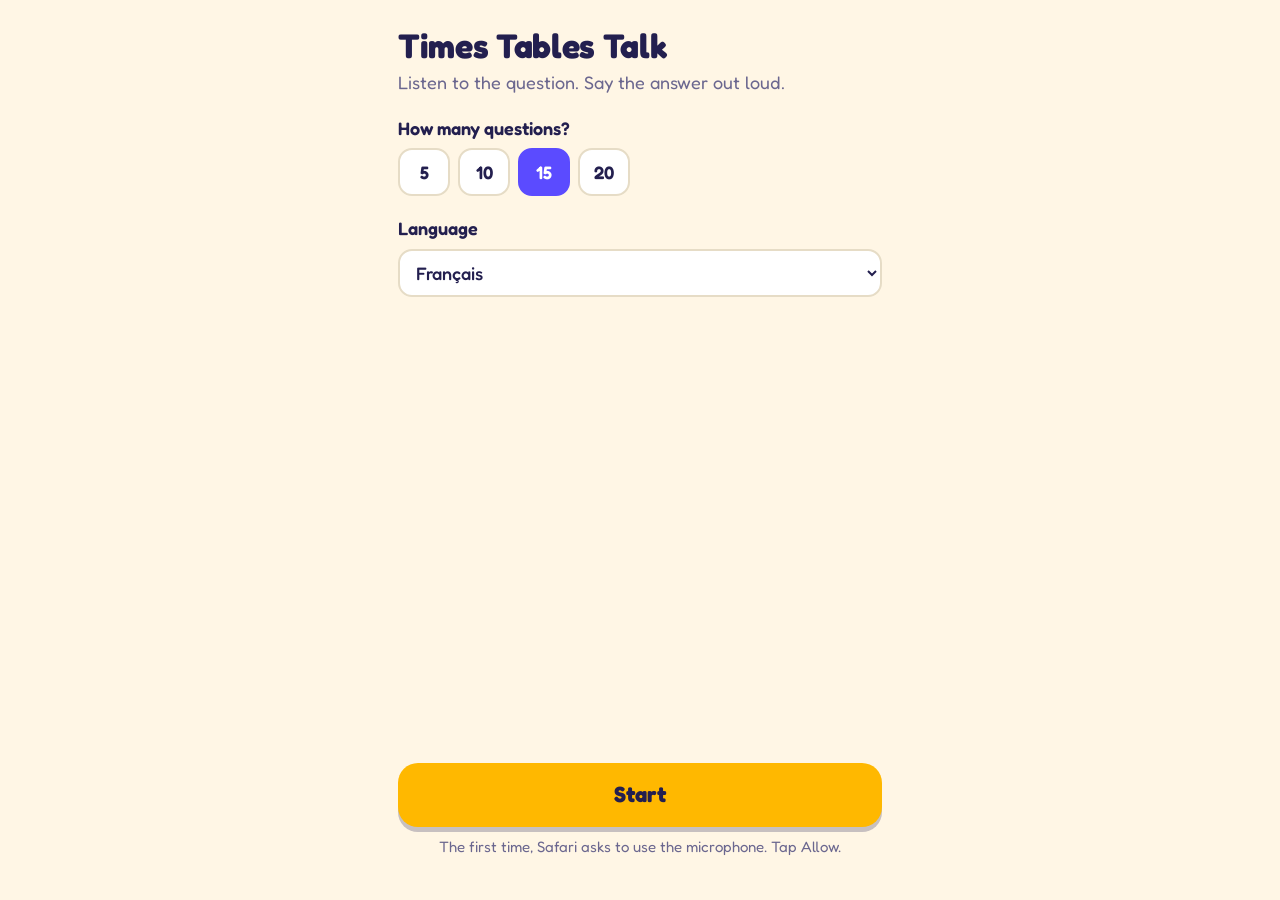
==== index.html @ b73ff9d2 "Add files via upload" ====
<!DOCTYPE html>
<html lang="en">
<head>
<meta charset="utf-8">
<meta name="viewport" content="width=device-width, initial-scale=1, viewport-fit=cover">
<meta name="apple-mobile-web-app-capable" content="yes">
<meta name="apple-mobile-web-app-title" content="Times Tables">
<title>Times Tables Talk</title>
<link rel="preconnect" href="https://fonts.googleapis.com">
<link rel="preconnect" href="https://fonts.gstatic.com" crossorigin>
<link href="https://fonts.googleapis.com/css2?family=Fredoka:wght@400;500;600;700&display=swap" rel="stylesheet">
<style>
:root {
  --bg: #fff6e5;
  --panel: #ffffff;
  --ink: #231f4f;
  --muted: #6b678f;
  --line: #e6dcc6;
  --sun: #ffb800;
  --sun-ink: #231f4f;
  --good: #14a86b;
  --bad: #e5484d;
  --dot: #ff7a59;
  --dot-off: #f0e4cc;
  --accent: #5b4bff;
  --accent-ink: #ffffff;
  box-sizing: border-box;
  padding-top: env(safe-area-inset-top, 0px);
  padding-bottom: env(safe-area-inset-bottom, 0px);
}
@media (prefers-color-scheme: dark) {
  :root:not([data-theme="light"]) {
    --bg: #1a1745; --panel: #26225f; --ink: #fff6e5; --muted: #a9a5d6; --line: #3a3580;
    --sun: #ffc933; --good: #3ddc97; --bad: #ff6b6b; --dot: #ffc933; --dot-off: #343071;
    --accent: #8f84ff; --accent-ink: #1a1745;
  }
}
:root[data-theme="dark"] {
  --bg: #1a1745; --panel: #26225f; --ink: #fff6e5; --muted: #a9a5d6; --line: #3a3580;
  --sun: #ffc933; --good: #3ddc97; --bad: #ff6b6b; --dot: #ffc933; --dot-off: #343071;
  --accent: #8f84ff; --accent-ink: #1a1745;
}
* { box-sizing: border-box; -webkit-tap-highlight-color: transparent; }
html, body { height: 100%; margin: 0; }
html { scroll-padding-top: env(safe-area-inset-top, 0px); }
body {
  background: var(--bg); color: var(--ink);
  font-family: "Fredoka", ui-rounded, "SF Pro Rounded", system-ui, -apple-system, sans-serif;
  font-size: 18px; line-height: 1.35;
  overflow-x: hidden;
}
main { max-width: 520px; margin: 0 auto; padding: 20px 18px 28px; min-height: 100%; display: flex; flex-direction: column; }
h1 { font-size: 34px; line-height: 1.05; margin: 8px 0 6px; font-weight: 700; letter-spacing: -0.01em; }
p.sub { margin: 0 0 22px; color: var(--muted); }
.screen { display: none; flex: 1; flex-direction: column; }
.screen.on { display: flex; }

fieldset { border: 0; padding: 0; margin: 0 0 20px; }
legend { font-weight: 600; margin-bottom: 8px; padding: 0; }
.chips { display: flex; flex-wrap: wrap; gap: 8px; }
.chip {
  font: inherit; font-weight: 600; color: var(--ink); background: var(--panel);
  border: 2px solid var(--line); border-radius: 14px; min-width: 52px; min-height: 48px; padding: 6px 14px;
  cursor: pointer;
}
.chip[aria-pressed="true"] { background: var(--accent); color: var(--accent-ink); border-color: var(--accent); }
select {
  font: inherit; font-weight: 500; color: var(--ink); background: var(--panel);
  border: 2px solid var(--line); border-radius: 14px; min-height: 48px; padding: 6px 12px; width: 100%;
}
.btn {
  font: inherit; font-weight: 700; font-size: 22px; border: 0; border-radius: 20px;
  background: var(--sun); color: var(--sun-ink); min-height: 64px; padding: 12px 22px; width: 100%;
  box-shadow: 0 5px 0 rgba(35,31,79,.25); cursor: pointer;
}
.btn:active { transform: translateY(3px); box-shadow: 0 2px 0 rgba(35,31,79,.25); }
.btn.ghost {
  background: transparent; color: var(--ink); box-shadow: none; border: 2px solid var(--line);
  font-size: 17px; min-height: 48px; font-weight: 600; width: auto;
}
:focus-visible { outline: 3px solid var(--accent); outline-offset: 2px; }

/* quiz */
.top { display: flex; align-items: center; gap: 12px; margin-bottom: 14px; }
.bar { flex: 1; height: 14px; background: var(--dot-off); border-radius: 99px; overflow: hidden; }
.bar > i { display: block; height: 100%; width: 0; background: var(--good); border-radius: 99px; transition: width .4s; }
.count { font-weight: 600; color: var(--muted); min-width: 56px; text-align: right; }

.card {
  background: var(--panel); border: 2px solid var(--line); border-radius: 28px;
  padding: 18px 16px 16px; text-align: center; margin-bottom: 16px;
}
.q { font-size: clamp(64px, 22vw, 96px); font-weight: 700; line-height: 1; letter-spacing: -0.02em; margin: 4px 0 10px; }
.q span.x { color: var(--dot); padding: 0 .12em; }
.grid { display: grid; gap: 4px; justify-content: center; margin: 0 auto; }
.grid i { width: clamp(10px, 3.4vw, 15px); aspect-ratio: 1; border-radius: 50%; background: var(--dot); }
.card.bad { animation: shake .35s; }
.card.good { border-color: var(--good); }
@keyframes shake { 20%{transform:translateX(-8px)} 40%{transform:translateX(8px)} 60%{transform:translateX(-5px)} 80%{transform:translateX(5px)} }
@media (prefers-reduced-motion: reduce) { .card.bad { animation: none; } .bar > i { transition: none; } .mic.listen::after { animation: none; } }

.micwrap { display: flex; flex-direction: column; align-items: center; gap: 8px; margin: 4px 0 14px; }
.mic {
  position: relative; width: 84px; height: 84px; border-radius: 50%;
  background: var(--accent); color: var(--accent-ink); display: grid; place-items: center; border: 0; cursor: pointer;
}
.mic svg { width: 38px; height: 38px; }
.mic.listen { background: var(--good); color: #fff; }
.mic.listen::after {
  content: ""; position: absolute; inset: -10px; border-radius: 50%; border: 4px solid var(--good); opacity: .6;
  animation: pulse 1.2s ease-out infinite;
}
@keyframes pulse { from { transform: scale(.85); opacity: .8; } to { transform: scale(1.25); opacity: 0; } }
.status { font-weight: 600; min-height: 1.4em; text-align: center; }
.heard { color: var(--muted); min-height: 1.4em; text-align: center; }

.row { display: flex; gap: 10px; align-items: center; }
.row input {
  flex: 1; min-width: 0; font: inherit; font-size: 22px; font-weight: 600; text-align: center; color: var(--ink);
  background: var(--panel); border: 2px solid var(--line); border-radius: 14px; min-height: 52px; padding: 4px 10px;
}
.row .btn { width: auto; min-height: 52px; font-size: 18px; padding: 8px 20px; box-shadow: none; }
.tools { display: flex; justify-content: space-between; gap: 10px; margin-top: 12px; }
.note { color: var(--muted); font-size: 15px; margin-top: 10px; text-align: center; }
.warn { background: var(--panel); border: 2px solid var(--bad); border-radius: 14px; padding: 10px 12px; margin-bottom: 14px; display: none; font-size: 16px; }

/* result */
.big { font-size: 88px; font-weight: 700; line-height: 1; margin: 10px 0 4px; text-align: center; }
.stars { text-align: center; font-size: 40px; letter-spacing: 6px; margin-bottom: 8px; }
.rtext { text-align: center; color: var(--muted); margin: 0 0 24px; }
.miss { background: var(--panel); border: 2px solid var(--line); border-radius: 18px; padding: 12px 16px; margin-bottom: 22px; }
.miss b { display: block; margin-bottom: 4px; }
.miss span { display: inline-block; margin: 2px 10px 2px 0; font-weight: 600; }
</style>
</head>
<body>
<main>

  <!-- Setup -->
  <section id="s-setup" class="screen on" aria-label="Setup">
    <h1>Times Tables Talk</h1>
    <p class="sub">Listen to the question. Say the answer out loud.</p>

    <fieldset>
      <legend>How many questions?</legend>
      <div class="chips" id="countChips"></div>
    </fieldset>
    <fieldset>
      <legend><label for="lang">Language</label></legend>
      <select id="lang">
        <option value="en-US">English</option>
        <option value="fr-FR">Français</option>
        <option value="vi-VN">Tiếng Việt</option>
      </select>
    </fieldset>

    <div style="flex:1"></div>
    <div class="warn" id="supportWarn"></div>
    <button class="btn" id="startBtn">Start</button>
    <p class="note">The first time, Safari asks to use the microphone. Tap Allow.</p>
  </section>

  <!-- Quiz -->
  <section id="s-quiz" class="screen" aria-label="Quiz">
    <div class="top">
      <button class="btn ghost" id="quitBtn" aria-label="Stop the quiz">Stop</button>
      <div class="bar" role="progressbar" aria-label="Progress"><i id="barFill"></i></div>
      <div class="count" id="count">1/10</div>
    </div>

    <div class="warn" id="micWarn"></div>

    <div class="card" id="card">
      <div class="q" id="q" aria-live="polite">7<span class="x">×</span>8</div>
      <div class="grid" id="dots" aria-hidden="true"></div>
    </div>

    <div class="micwrap">
      <button class="mic" id="mic" aria-label="Tap to answer by voice">
        <svg viewBox="0 0 24 24" fill="none" stroke="currentColor" stroke-width="2" stroke-linecap="round" stroke-linejoin="round" aria-hidden="true"><rect x="9" y="3" width="6" height="12" rx="3"/><path d="M5 11a7 7 0 0 0 14 0M12 18v3"/></svg>
      </button>
      <div class="status" id="status" aria-live="polite">&nbsp;</div>
      <div class="heard" id="heard">&nbsp;</div>
    </div>

    <form class="row" id="typeForm" onsubmit="return false">
      <input id="typed" type="text" inputmode="numeric" pattern="[0-9]*" autocomplete="off" placeholder="Or type the answer" aria-label="Type the answer">
      <button class="btn" id="typeGo" type="button">Answer</button>
    </form>

    <div class="tools">
      <button class="btn ghost" id="repeatBtn">Hear again</button>
      <button class="btn ghost" id="skipBtn">Skip</button>
    </div>
  </section>

  <!-- Result -->
  <section id="s-result" class="screen" aria-label="Result">
    <h1 style="text-align:center">All done!</h1>
    <div class="big" id="score">8/10</div>
    <div class="stars" id="stars" aria-hidden="true"></div>
    <p class="rtext" id="rtext"></p>
    <div class="miss" id="miss" style="display:none"></div>
    <div style="flex:1"></div>
    <button class="btn" id="againBtn">Play again</button>
    <div class="tools" style="justify-content:center"><button class="btn ghost" id="homeBtn">Change settings</button></div>
  </section>

</main>

<script>
(function () {
  "use strict";

  /* ---------- Language packs ---------- */
  var T = {
    "en-US": {
      ask: function (a, b) { return "What is " + a + " times " + b + "?"; },
      again: ["Try again.", "Have another go."],
      reveal: function (a, b, r) { return a + " times " + b + " is " + r + "."; },
      noHear: "I did not hear you. Say the answer.",
      done: function (s, n) { return "You got " + s + " out of " + n + "."; },
      listening: "Listening…", speaking: "Listen…", tryAgain: "Try again!", right: "Yes!",
      startAns: "Say your answer"
    },
    "fr-FR": {
      ask: function (a, b) { return "Combien font " + a + " fois " + b + " ?"; },
      again: ["Essaie encore.", "Réessaie."],
      reveal: function (a, b, r) { return a + " fois " + b + " font " + r + "."; },
      noHear: "Je n'ai pas entendu. Dis la réponse.",
      done: function (s, n) { return "Tu as eu " + s + " sur " + n + "."; },
      listening: "J'écoute…", speaking: "Écoute…", tryAgain: "Réessaie !", right: "Oui !",
      startAns: "Dis ta réponse"
    },
    "vi-VN": {
      ask: function (a, b) { return a + " nhân " + b + " bằng mấy?"; },
      again: ["Thử lại nhé.", "Cố lên, thử lại nào."],
      reveal: function (a, b, r) { return a + " nhân " + b + " bằng " + r + "."; },
      noHear: "Mình chưa nghe thấy. Hãy nói đáp án.",
      done: function (s, n) { return "Con đúng " + s + " trên " + n + " câu."; },
      listening: "Đang nghe…", speaking: "Nghe nhé…", tryAgain: "Thử lại!", right: "Đúng rồi!",
      startAns: "Nói đáp án"
    }
  };

  /* ---------- Spoken number parsing (digits first, then words) ---------- */
  var EN = { zero:0, oh:0, one:1, won:1, two:2, to:2, too:2, three:3, four:4, for:4, fore:4, five:5, six:6, seven:7, eight:8, ate:8, nine:9,
    ten:10, eleven:11, twelve:12, thirteen:13, fourteen:14, fifteen:15, sixteen:16, seventeen:17, eighteen:18, nineteen:19,
    twenty:20, thirty:30, forty:40, fourty:40, fifty:50, sixty:60, seventy:70, eighty:80, ninety:90 };
  var FR = { zero:0, un:1, une:1, deux:2, trois:3, quatre:4, cinq:5, six:6, sept:7, huit:8, neuf:9, dix:10, onze:11, douze:12, treize:13,
    quatorze:14, quinze:15, seize:16, vingt:20, vingts:20, trente:30, quarante:40, cinquante:50, soixante:60 };
  var VI = { "không":0, "một":1, "mốt":1, hai:2, ba:3, "bốn":4, "tư":4, "năm":5, "lăm":5, "sáu":6, "bảy":7, "bẩy":7, "tám":8, "chín":9 };

  function wordsToNumber(text, lang) {
    var t = text.toLowerCase().replace(/[.,!?]/g, " ").replace(/-/g, " ").replace(/\s+/g, " ").trim();
    if (!t) return null;
    var tok = t.split(" "), i, n = 0, hit = false;
    if (lang === "en-US") {
      for (i = 0; i < tok.length; i++) if (EN.hasOwnProperty(tok[i])) { n += EN[tok[i]]; hit = true; }
      return hit ? n : null;
    }
    if (lang === "fr-FR") {
      for (i = 0; i < tok.length; i++) {
        var w = tok[i];
        if (w === "et" || w === "cent") continue;
        if (w === "quatre" && (tok[i + 1] === "vingt" || tok[i + 1] === "vingts")) { n += 80; i++; hit = true; continue; }
        if (FR.hasOwnProperty(w)) { n += FR[w]; hit = true; }
      }
      return hit ? n : null;
    }
    if (lang === "vi-VN") {
      var idx = tok.indexOf("mươi");
      if (idx > 0 && VI.hasOwnProperty(tok[idx - 1])) {
        n = VI[tok[idx - 1]] * 10;
        if (idx + 1 < tok.length && VI.hasOwnProperty(tok[idx + 1])) n += VI[tok[idx + 1]];
        return n;
      }
      idx = tok.indexOf("mười");
      if (idx >= 0) {
        n = 10;
        if (idx + 1 < tok.length && VI.hasOwnProperty(tok[idx + 1])) n += VI[tok[idx + 1]];
        return n;
      }
      for (i = 0; i < tok.length; i++) if (VI.hasOwnProperty(tok[i])) return VI[tok[i]];
      return null;
    }
    return null;
  }
  function parseSpoken(text, lang) {
    var m = String(text).replace(/\s+/g, "").match(/\d+/);
    if (m) return parseInt(m[0], 10);
    return wordsToNumber(text, lang);
  }

  /* ---------- Helpers ---------- */
  function $(id) { return document.getElementById(id); }
  function sleep(ms) { return new Promise(function (r) { setTimeout(r, ms); }); }
  function store(k, v) { try { localStorage.setItem("ttt2_" + k, v); } catch (e) {} }
  function load(k, d) { try { var v = localStorage.getItem("ttt2_" + k); return v === null ? d : v; } catch (e) { return d; } }

  var SR = window.SpeechRecognition || window.webkitSpeechRecognition;
  var hasTTS = "speechSynthesis" in window;

  /* ---------- Audio (feedback sounds) ---------- */
  var actx = null;
  function unlockAudio() {
    try {
      if (!actx) actx = new (window.AudioContext || window.webkitAudioContext)();
      if (actx.state === "suspended") actx.resume();
    } catch (e) {}
  }
  function tone(freq, start, dur, type, vol) {
    if (!actx) return;
    var o = actx.createOscillator(), g = actx.createGain(), t0 = actx.currentTime + start;
    o.type = type || "sine"; o.frequency.setValueAtTime(freq, t0);
    g.gain.setValueAtTime(0.0001, t0);
    g.gain.exponentialRampToValueAtTime(vol || 0.35, t0 + 0.02);
    g.gain.exponentialRampToValueAtTime(0.0001, t0 + dur);
    o.connect(g); g.connect(actx.destination); o.start(t0); o.stop(t0 + dur + 0.05);
  }
  function playCorrect() { tone(523.25, 0, .16, "triangle"); tone(659.25, .12, .16, "triangle"); tone(783.99, .24, .16, "triangle"); tone(1046.5, .36, .35, "triangle"); }
  function playWrong() { tone(220, 0, .22, "sawtooth", .18); tone(165, .18, .32, "sawtooth", .18); }
  function playFinish() { [523.25, 659.25, 783.99, 1046.5, 783.99, 1046.5].forEach(function (f, i) { tone(f, i * .13, .2, "triangle"); }); }

  /* ---------- Speech output ---------- */
  var voices = [];
  function refreshVoices() { if (hasTTS) voices = speechSynthesis.getVoices() || []; }
  if (hasTTS) { refreshVoices(); speechSynthesis.onvoiceschanged = refreshVoices; }

  function speak(text, lang) {
    return new Promise(function (resolve) {
      if (!hasTTS) { resolve(); return; }
      var done = false;
      function fin() { if (!done) { done = true; clearTimeout(guard); resolve(); } }
      var u = new SpeechSynthesisUtterance(text);
      u.lang = lang; u.rate = 0.92; u.pitch = 1.05;
      var base = lang.split("-")[0], v = null, i;
      for (i = 0; i < voices.length; i++) if (voices[i].lang === lang) { v = voices[i]; break; }
      if (!v) for (i = 0; i < voices.length; i++) if (voices[i].lang.indexOf(base) === 0) { v = voices[i]; break; }
      if (v) u.voice = v;
      u.onend = fin; u.onerror = fin;
      var guard = setTimeout(fin, 7000);
      speechSynthesis.cancel();
      speechSynthesis.speak(u);
    });
  }

  /* ---------- State ---------- */
  var S = { count: 15, tables: [2,3,4,5,6,7,8,9], lang: "fr-FR" };
  var run = 0;            // increments to cancel in-flight work
  var quiz = null;        // { qs, i, score, misses, attempts, awaiting }
  var rec = null;

  /* ---------- Setup screen ---------- */
  function buildSetup() {
    var cc = $("countChips");
    [5, 10, 15, 20].forEach(function (n) {
      var b = document.createElement("button");
      b.className = "chip"; b.type = "button"; b.textContent = n;
      b.setAttribute("aria-pressed", String(n === S.count));
      b.onclick = function () {
        S.count = n; store("count", n);
        Array.prototype.forEach.call(cc.children, function (c) { c.setAttribute("aria-pressed", String(c === b)); });
      };
      cc.appendChild(b);
    });
    $("lang").value = S.lang;
    $("lang").onchange = function () { S.lang = this.value; store("lang", S.lang); document.documentElement.lang = S.lang.split("-")[0]; };

    var msgs = [];
    if (!SR) msgs.push("Voice answers need Safari on iPhone (iOS 14.5 or newer). You can still type answers.");
    if (!hasTTS) msgs.push("Spoken questions are not supported here.");
    if (msgs.length) { $("supportWarn").style.display = "block"; $("supportWarn").textContent = msgs.join(" "); }
  }

  function loadSettings() {
    var c = parseInt(load("count", "15"), 10); if ([5,10,15,20].indexOf(c) >= 0) S.count = c;
    var l = load("lang", "fr-FR"); if (T[l]) S.lang = l;
  }

  function show(id) {
    ["s-setup", "s-quiz", "s-result"].forEach(function (s) { $(s).classList.toggle("on", s === id); });
    window.scrollTo(0, 0);
  }

  /* ---------- Question generation ---------- */
  function makeQuestions(n, tables) {
    var pool = [], a, b;
    tables.forEach(function (a) { for (b = 2; b <= 9; b++) pool.push([a, b]); });
    // shuffle
    for (var i = pool.length - 1; i > 0; i--) { var j = Math.floor(Math.random() * (i + 1)); var tmp = pool[i]; pool[i] = pool[j]; pool[j] = tmp; }
    var out = [];
    while (out.length < n) {
      var chunk = pool.slice();
      for (var k = chunk.length - 1; k > 0; k--) { var m = Math.floor(Math.random() * (k + 1)); var t2 = chunk[k]; chunk[k] = chunk[m]; chunk[m] = t2; }
      out = out.concat(chunk);
    }
    return out.slice(0, n);
  }

  /* ---------- Quiz flow ---------- */
  function setStatus(s, h) { $("status").textContent = s || "\u00a0"; $("heard").textContent = h || "\u00a0"; }
  function micState(on) { $("mic").classList.toggle("listen", !!on); }
  function warnMic(msg) { var w = $("micWarn"); w.style.display = msg ? "block" : "none"; w.textContent = msg || ""; }

  function stopRec() {
    micState(false);
    if (rec) { try { rec.onresult = rec.onerror = rec.onend = null; rec.abort(); } catch (e) {} rec = null; }
  }

  function startQuiz() {
    unlockAudio();
    if (hasTTS) { try { speechSynthesis.cancel(); var w = new SpeechSynthesisUtterance(" "); w.volume = 0; speechSynthesis.speak(w); } catch (e) {} }
    run++;
    quiz = { qs: makeQuestions(S.count, S.tables), i: 0, score: 0, misses: [], attempts: 0, listenTries: 0 };
    warnMic("");
    show("s-quiz");
    askCurrent();
  }

  function renderQuestion() {
    var q = quiz.qs[quiz.i], a = q[0], b = q[1];
    $("q").innerHTML = a + '<span class="x">×</span>' + b;
    $("count").textContent = (quiz.i + 1) + "/" + quiz.qs.length;
    $("barFill").style.width = (quiz.i / quiz.qs.length * 100) + "%";
    var g = $("dots"); g.innerHTML = "";
    g.style.gridTemplateColumns = "repeat(" + b + ", auto)";
    for (var k = 0; k < a * b; k++) g.appendChild(document.createElement("i"));
    $("card").className = "card";
    $("typed").value = "";
  }

  async function askCurrent() {
    var my = run;
    stopRec();
    renderQuestion();
    quiz.attempts = 0; quiz.listenTries = 0;
    var q = quiz.qs[quiz.i], P = T[S.lang];
    setStatus(P.speaking, "");
    await speak(P.ask(q[0], q[1]), S.lang);
    if (my !== run) return;
    listen();
  }

  async function repeatQuestion() {
    var my = run; if (!quiz) return;
    stopRec();
    var q = quiz.qs[quiz.i], P = T[S.lang];
    setStatus(P.speaking, "");
    await speak(P.ask(q[0], q[1]), S.lang);
    if (my !== run) return;
    listen();
  }

  function listen() {
    var my = run, P = T[S.lang];
    if (!SR) { setStatus("", ""); $("typed").focus(); return; }
    stopRec();
    var r = new SR(), got = false;
    rec = r;
    r.lang = S.lang; r.interimResults = false; r.maxAlternatives = 5; r.continuous = false;
    r.onstart = function () { if (my === run) { micState(true); setStatus(P.listening, ""); } };
    r.onresult = function (e) {
      if (my !== run) return;
      got = true;
      var alts = [], res = e.results[e.results.length - 1];
      for (var i = 0; i < res.length; i++) alts.push(res[i].transcript);
      micState(false);
      handleHeard(alts);
    };
    r.onerror = function (e) {
      if (my !== run) return;
      micState(false);
      if (e.error === "not-allowed" || e.error === "service-not-allowed") {
        got = true;
        var framed = false;
        try { framed = window.top !== window.self; } catch (x) { framed = true; }
        var why = framed
          ? "This page is embedded in another page, and Safari blocks the microphone there. Open the page on its own address (see the notes) or host the file yourself."
          : e.error === "service-not-allowed"
            ? "Speech recognition is off on this iPhone. Turn on Settings > General > Keyboard > Enable Dictation, and Settings > Apple Intelligence & Siri."
            : "The microphone is blocked. In Safari, tap aA in the address bar, open Website Settings, and allow Microphone.";
        warnMic(why + " (code: " + e.error + ") You can type answers meanwhile.");
        setStatus("", "");
      }
    };
    r.onend = function () {
      if (my !== run || got) return;
      micState(false);
      quiz.listenTries++;
      if (quiz.listenTries >= 3) {
        setStatus("Tap the mic to answer", "");
        return;
      }
      (async function () {
        setStatus("", "");
        await speak(P.noHear, S.lang);
        if (my === run) listen();
      })();
    };
    try { r.start(); } catch (err) { setStatus("Tap the mic to answer", ""); }
  }

  function handleHeard(alts) {
    var q = quiz.qs[quiz.i], correct = q[0] * q[1];
    var nums = alts.map(function (a) { return parseSpoken(a, S.lang); });
    var shown = alts[0];
    var ok = nums.indexOf(correct) >= 0;
    var given = ok ? correct : nums.find(function (n) { return n !== null; });
    $("heard").textContent = "“" + shown + "”";
    judge(ok, given === undefined ? null : given);
  }

  async function judge(ok, given) {
    var my = run, P = T[S.lang], q = quiz.qs[quiz.i], correct = q[0] * q[1];
    stopRec();
    if (ok) {
      unlockAudio();
      $("card").className = "card good";
      setStatus(P.right, $("heard").textContent === "\u00a0" ? "" : $("heard").textContent);
      playCorrect();
      if (quiz.attempts === 0) quiz.score++; else quiz.misses.push(q);
      $("barFill").style.width = ((quiz.i + 1) / quiz.qs.length * 100) + "%";
      await sleep(1100);
      if (my !== run) return;
      nextQuestion();
      return;
    }
    quiz.attempts++;
    playWrong();
    var card = $("card"); card.className = "card"; void card.offsetWidth; card.className = "card bad";
    if (quiz.attempts >= 2) {
      quiz.misses.push(q);
      setStatus(correct + "", $("heard").textContent);
      await sleep(500);
      if (my !== run) return;
      await speak(P.reveal(q[0], q[1], correct), S.lang);
      if (my !== run) return;
      nextQuestion();
    } else {
      setStatus(P.tryAgain, $("heard").textContent);
      await sleep(500);
      if (my !== run) return;
      await speak(P.again[Math.floor(Math.random() * P.again.length)], S.lang);
      if (my !== run) return;
      quiz.listenTries = 0;
      listen();
    }
  }

  function nextQuestion() {
    quiz.i++;
    if (quiz.i >= quiz.qs.length) finish(); else askCurrent();
  }

  async function finish() {
    var my = run, P = T[S.lang], n = quiz.qs.length, s = quiz.score;
    stopRec();
    $("barFill").style.width = "100%";
    $("score").textContent = s + "/" + n;
    var ratio = s / n, stars = ratio >= .9 ? 3 : ratio >= .6 ? 2 : ratio > 0 ? 1 : 0;
    $("stars").textContent = "★".repeat(stars) + "☆".repeat(3 - stars);
    $("stars").style.color = "var(--sun)";
    $("rtext").textContent = "Right on the first try: " + s + " of " + n + ".";
    var m = $("miss");
    if (quiz.misses.length) {
      var seen = {}, html = "<b>Practice these</b>";
      quiz.misses.forEach(function (q) {
        var key = q[0] + "x" + q[1];
        if (!seen[key]) { seen[key] = 1; html += "<span>" + q[0] + " × " + q[1] + " = " + (q[0] * q[1]) + "</span>"; }
      });
      m.innerHTML = html; m.style.display = "block";
    } else m.style.display = "none";
    show("s-result");
    playFinish();
    await sleep(900);
    if (my !== run) return;
    await speak(P.done(s, n), S.lang);
  }

  function quit() {
    run++; stopRec();
    if (hasTTS) speechSynthesis.cancel();
    show("s-setup");
  }

  /* ---------- Wire up ---------- */
  loadSettings();
  buildSetup();
  document.documentElement.lang = S.lang.split("-")[0];

  $("startBtn").onclick = startQuiz;
  $("againBtn").onclick = startQuiz;
  $("homeBtn").onclick = quit;
  $("quitBtn").onclick = quit;
  $("repeatBtn").onclick = function () { unlockAudio(); repeatQuestion(); };
  $("skipBtn").onclick = function () {
    if (!quiz) return;
    run++; stopRec(); if (hasTTS) speechSynthesis.cancel();
    quiz.misses.push(quiz.qs[quiz.i]);
    nextQuestion();
  };
  $("mic").onclick = function () {
    if (!quiz) return;
    unlockAudio();
    if (hasTTS) speechSynthesis.cancel();
    quiz.listenTries = 0;
    listen();
  };
  function submitTyped() {
    if (!quiz) return;
    var v = parseInt($("typed").value, 10);
    if (isNaN(v)) return;
    unlockAudio();
    if (hasTTS) speechSynthesis.cancel();
    var correct = quiz.qs[quiz.i][0] * quiz.qs[quiz.i][1];
    $("heard").textContent = "“" + v + "”";
    judge(v === correct, v);
  }
  $("typeGo").onclick = submitTyped;
  $("typed").addEventListener("keydown", function (e) { if (e.key === "Enter") { e.preventDefault(); submitTyped(); } });
})();
</script>
</body>
</html>
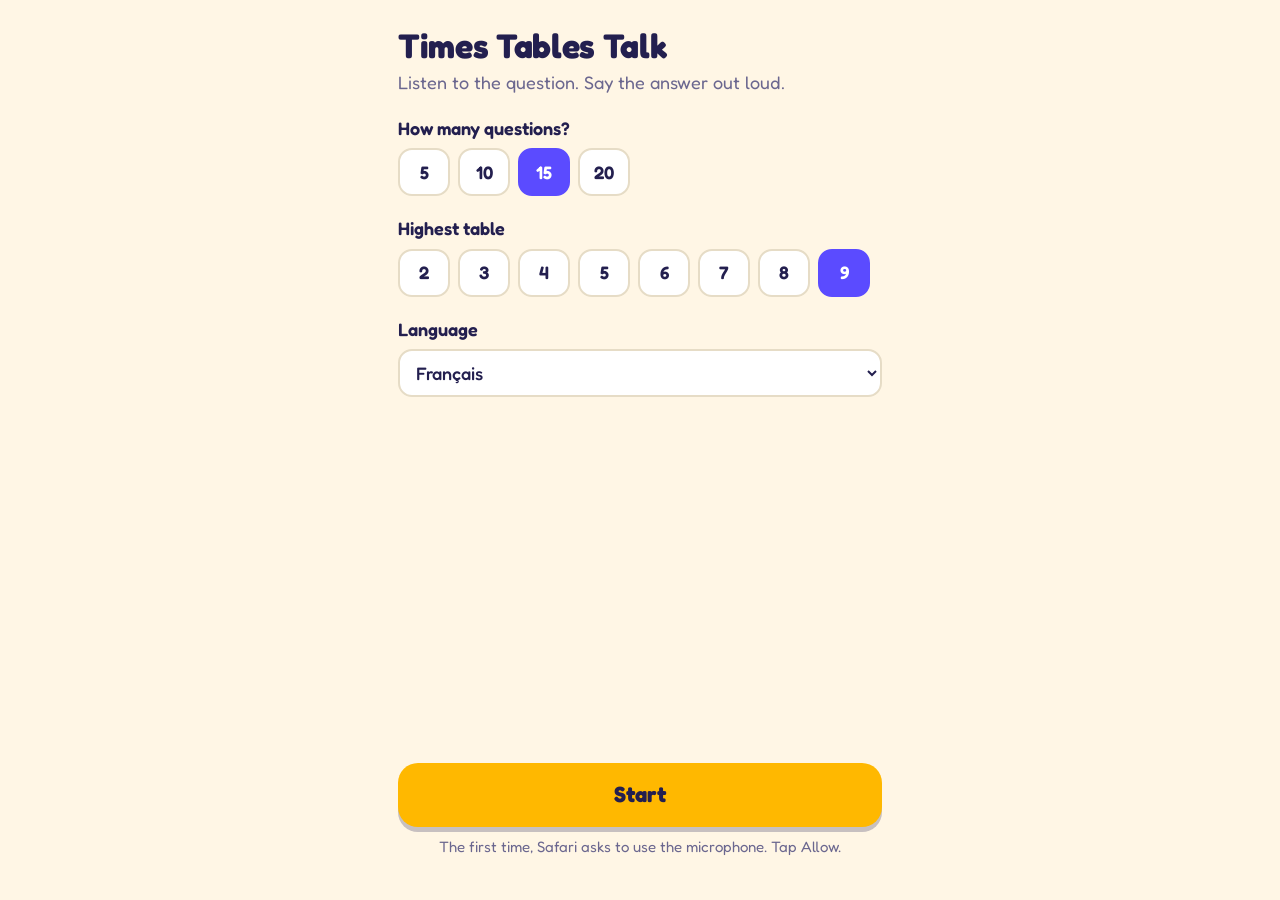
==== commit f4f905fc: "Add files via upload" ====
--- a/index.html
+++ b/index.html
@@ -144,6 +144,10 @@
     <fieldset>
       <legend>How many questions?</legend>
       <div class="chips" id="countChips"></div>
+    </fieldset>
+    <fieldset>
+      <legend>Highest table</legend>
+      <div class="chips" id="maxChips"></div>
     </fieldset>
     <fieldset>
       <legend><label for="lang">Language</label></legend>
@@ -346,14 +350,14 @@
   }
 
   /* ---------- State ---------- */
-  var S = { count: 15, tables: [2,3,4,5,6,7,8,9], lang: "fr-FR" };
+  var S = { count: 15, max: 9, tables: [2,3,4,5,6,7,8,9], lang: "fr-FR" };
   var run = 0;            // increments to cancel in-flight work
   var quiz = null;        // { qs, i, score, misses, attempts, awaiting }
   var rec = null;
 
   /* ---------- Setup screen ---------- */
   function buildSetup() {
-    var cc = $("countChips");
+    var cc = $("countChips"), mc = $("maxChips");
     [5, 10, 15, 20].forEach(function (n) {
       var b = document.createElement("button");
       b.className = "chip"; b.type = "button"; b.textContent = n;
@@ -364,6 +368,16 @@
       };
       cc.appendChild(b);
     });
+    for (var t = 2; t <= 9; t++) (function (t) {
+      var b = document.createElement("button");
+      b.className = "chip"; b.type = "button"; b.textContent = t;
+      b.setAttribute("aria-pressed", String(t === S.max));
+      b.onclick = function () {
+        S.max = t; store("max", t);
+        Array.prototype.forEach.call(mc.children, function (c) { c.setAttribute("aria-pressed", String(c === b)); });
+      };
+      mc.appendChild(b);
+    })(t);
     $("lang").value = S.lang;
     $("lang").onchange = function () { S.lang = this.value; store("lang", S.lang); document.documentElement.lang = S.lang.split("-")[0]; };
 
@@ -376,6 +390,7 @@
   function loadSettings() {
     var c = parseInt(load("count", "15"), 10); if ([5,10,15,20].indexOf(c) >= 0) S.count = c;
     var l = load("lang", "fr-FR"); if (T[l]) S.lang = l;
+    var mx = parseInt(load("max", "9"), 10); if (mx >= 2 && mx <= 9) S.max = mx;
   }
 
   function show(id) {
@@ -395,7 +410,7 @@
       for (var k = chunk.length - 1; k > 0; k--) { var m = Math.floor(Math.random() * (k + 1)); var t2 = chunk[k]; chunk[k] = chunk[m]; chunk[m] = t2; }
       out = out.concat(chunk);
     }
-    return out.slice(0, n);
+    return out.slice(0, n).map(function (p) { return Math.random() < 0.5 ? [p[1], p[0]] : p; });
   }
 
   /* ---------- Quiz flow ---------- */
@@ -412,7 +427,8 @@
     unlockAudio();
     if (hasTTS) { try { speechSynthesis.cancel(); var w = new SpeechSynthesisUtterance(" "); w.volume = 0; speechSynthesis.speak(w); } catch (e) {} }
     run++;
-    quiz = { qs: makeQuestions(S.count, S.tables), i: 0, score: 0, misses: [], attempts: 0, listenTries: 0 };
+    var tbls = []; for (var t = 2; t <= S.max; t++) tbls.push(t);
+    quiz = { qs: makeQuestions(S.count, tbls), i: 0, score: 0, misses: [], attempts: 0, listenTries: 0 };
     warnMic("");
     show("s-quiz");
     askCurrent();
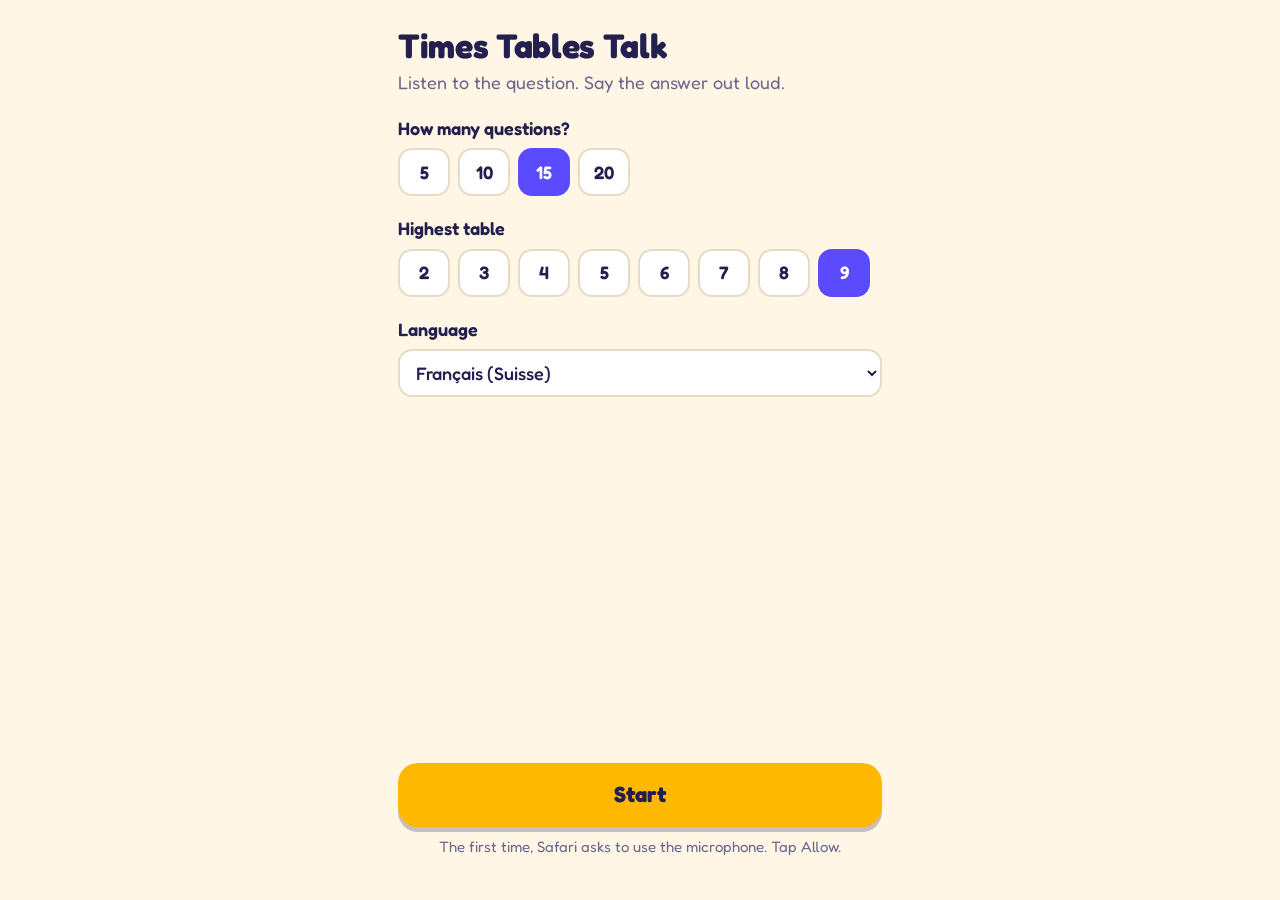
==== commit 0871f472: "add fr-ch" ====
--- a/index.html
+++ b/index.html
@@ -153,7 +153,8 @@
       <legend><label for="lang">Language</label></legend>
       <select id="lang">
         <option value="en-US">English</option>
-        <option value="fr-FR">Français</option>
+        <option value="fr-CH">Français (Suisse)</option>
+        <option value="fr-FR">Français (France)</option>
         <option value="vi-VN">Tiếng Việt</option>
       </select>
     </fieldset>
@@ -247,12 +248,14 @@
     }
   };
 
+  T["fr-CH"] = T["fr-FR"];
+
   /* ---------- Spoken number parsing (digits first, then words) ---------- */
   var EN = { zero:0, oh:0, one:1, won:1, two:2, to:2, too:2, three:3, four:4, for:4, fore:4, five:5, six:6, seven:7, eight:8, ate:8, nine:9,
     ten:10, eleven:11, twelve:12, thirteen:13, fourteen:14, fifteen:15, sixteen:16, seventeen:17, eighteen:18, nineteen:19,
     twenty:20, thirty:30, forty:40, fourty:40, fifty:50, sixty:60, seventy:70, eighty:80, ninety:90 };
   var FR = { zero:0, un:1, une:1, deux:2, trois:3, quatre:4, cinq:5, six:6, sept:7, huit:8, neuf:9, dix:10, onze:11, douze:12, treize:13,
-    quatorze:14, quinze:15, seize:16, vingt:20, vingts:20, trente:30, quarante:40, cinquante:50, soixante:60 };
+    quatorze:14, quinze:15, seize:16, vingt:20, vingts:20, trente:30, quarante:40, cinquante:50, soixante:60, septante:70, huitante:80, octante:80, nonante:90 };
   var VI = { "không":0, "một":1, "mốt":1, hai:2, ba:3, "bốn":4, "tư":4, "năm":5, "lăm":5, "sáu":6, "bảy":7, "bẩy":7, "tám":8, "chín":9 };
 
   function wordsToNumber(text, lang) {
@@ -263,7 +266,7 @@
       for (i = 0; i < tok.length; i++) if (EN.hasOwnProperty(tok[i])) { n += EN[tok[i]]; hit = true; }
       return hit ? n : null;
     }
-    if (lang === "fr-FR") {
+    if (lang.indexOf("fr") === 0) {
       for (i = 0; i < tok.length; i++) {
         var w = tok[i];
         if (w === "et" || w === "cent") continue;
@@ -350,7 +353,7 @@
   }
 
   /* ---------- State ---------- */
-  var S = { count: 15, max: 9, tables: [2,3,4,5,6,7,8,9], lang: "fr-FR" };
+  var S = { count: 15, max: 9, tables: [2,3,4,5,6,7,8,9], lang: "fr-CH" };
   var run = 0;            // increments to cancel in-flight work
   var quiz = null;        // { qs, i, score, misses, attempts, awaiting }
   var rec = null;
@@ -389,7 +392,7 @@
 
   function loadSettings() {
     var c = parseInt(load("count", "15"), 10); if ([5,10,15,20].indexOf(c) >= 0) S.count = c;
-    var l = load("lang", "fr-FR"); if (T[l]) S.lang = l;
+    var l = load("lang", "fr-CH"); if (T[l]) S.lang = l;
     var mx = parseInt(load("max", "9"), 10); if (mx >= 2 && mx <= 9) S.max = mx;
   }
 
@@ -497,6 +500,10 @@
             ? "Speech recognition is off on this iPhone. Turn on Settings > General > Keyboard > Enable Dictation, and Settings > Apple Intelligence & Siri."
             : "The microphone is blocked. In Safari, tap aA in the address bar, open Website Settings, and allow Microphone.";
         warnMic(why + " (code: " + e.error + ") You can type answers meanwhile.");
+        setStatus("", "");
+      } else if (e.error !== "no-speech" && e.error !== "aborted") {
+        got = true;
+        warnMic("Speech recognition problem (code: " + e.error + "). Language: " + S.lang + ". You can type answers meanwhile.");
         setStatus("", "");
       }
     };
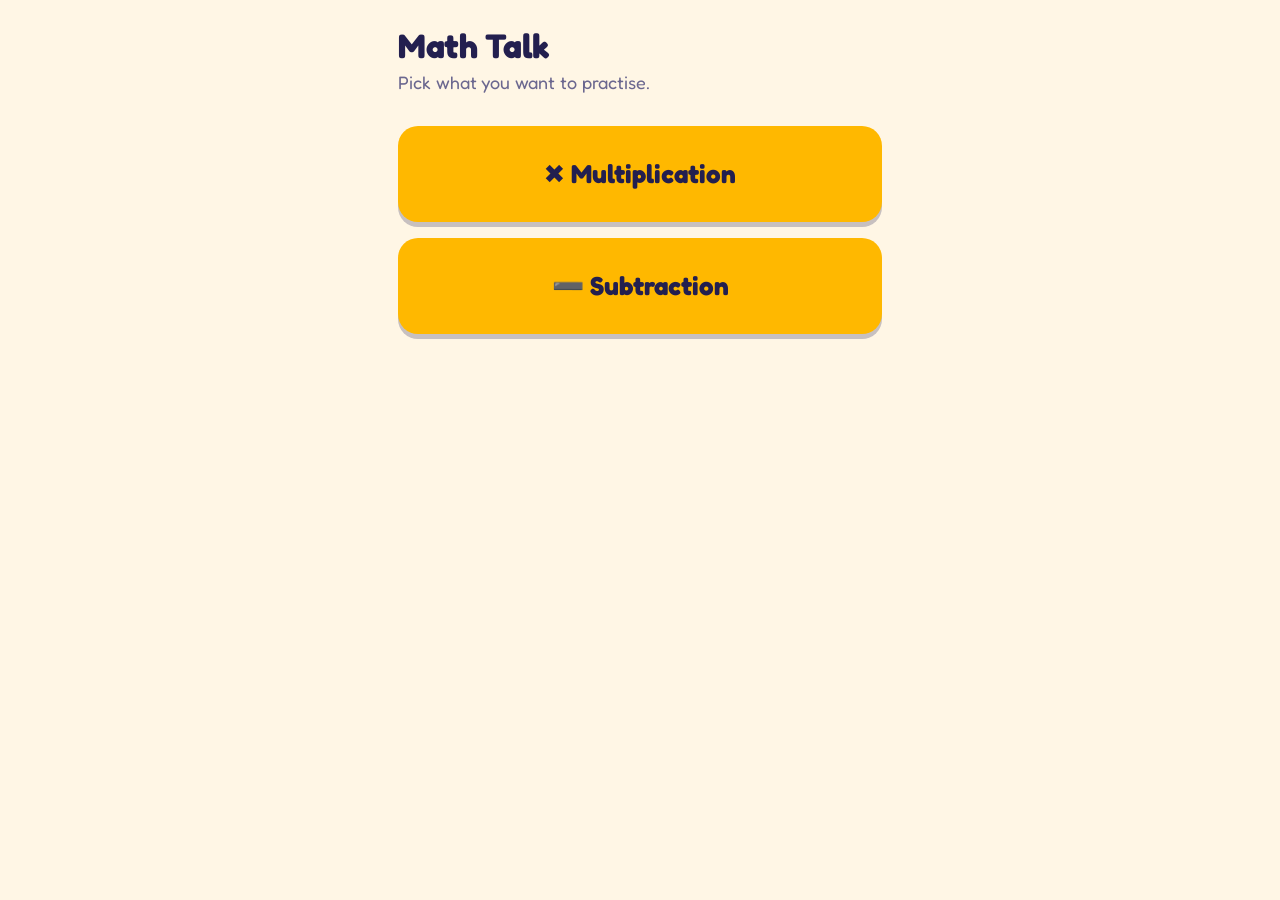
==== commit bc37b913: "add substraction" ====
--- a/index.html
+++ b/index.html
@@ -4,8 +4,8 @@
 <meta charset="utf-8">
 <meta name="viewport" content="width=device-width, initial-scale=1, viewport-fit=cover">
 <meta name="apple-mobile-web-app-capable" content="yes">
-<meta name="apple-mobile-web-app-title" content="Times Tables">
-<title>Times Tables Talk</title>
+<meta name="apple-mobile-web-app-title" content="Math Talk">
+<title>Math Talk</title>
 <link rel="preconnect" href="https://fonts.googleapis.com">
 <link rel="preconnect" href="https://fonts.gstatic.com" crossorigin>
 <link href="https://fonts.googleapis.com/css2?family=Fredoka:wght@400;500;600;700&display=swap" rel="stylesheet">
@@ -54,6 +54,9 @@
 p.sub { margin: 0 0 22px; color: var(--muted); }
 .screen { display: none; flex: 1; flex-direction: column; }
 .screen.on { display: flex; }
+.menu { display: flex; flex-direction: column; gap: 16px; margin-top: 10px; }
+.menu .btn { min-height: 96px; font-size: 26px; }
+.q.long { font-size: clamp(44px, 15vw, 72px); }
 
 fieldset { border: 0; padding: 0; margin: 0 0 20px; }
 legend { font-weight: 600; margin-bottom: 8px; padding: 0; }
@@ -136,18 +139,33 @@
 <body>
 <main>
 
+  <!-- Home -->
+  <section id="s-home" class="screen on" aria-label="Home">
+    <h1>Math Talk</h1>
+    <p class="sub">Pick what you want to practise.</p>
+    <div class="menu">
+      <button class="btn" id="goMul" type="button">✖️ Multiplication</button>
+      <button class="btn" id="goSub" type="button">➖ Subtraction</button>
+    </div>
+  </section>
+
   <!-- Setup -->
-  <section id="s-setup" class="screen on" aria-label="Setup">
-    <h1>Times Tables Talk</h1>
-    <p class="sub">Listen to the question. Say the answer out loud.</p>
+  <section id="s-setup" class="screen" aria-label="Setup">
+    <div class="tools" style="margin:0 0 6px"><button class="btn ghost" id="backHome" type="button">‹ Home</button></div>
+    <h1 id="setupTitle">Times Tables Talk</h1>
+    <p class="sub" id="setupSub">Listen to the question. Say the answer out loud.</p>
 
     <fieldset>
       <legend>How many questions?</legend>
       <div class="chips" id="countChips"></div>
     </fieldset>
-    <fieldset>
+    <fieldset id="mulOpts">
       <legend>Highest table</legend>
       <div class="chips" id="maxChips"></div>
+    </fieldset>
+    <fieldset id="subOpts" style="display:none">
+      <legend>Biggest number (digits)</legend>
+      <div class="chips" id="digitChips"></div>
     </fieldset>
     <fieldset>
       <legend><label for="lang">Language</label></legend>
@@ -208,7 +226,7 @@
     <div class="miss" id="miss" style="display:none"></div>
     <div style="flex:1"></div>
     <button class="btn" id="againBtn">Play again</button>
-    <div class="tools" style="justify-content:center"><button class="btn ghost" id="homeBtn">Change settings</button></div>
+    <div class="tools" style="justify-content:center"><button class="btn ghost" id="homeBtn">Change settings</button><button class="btn ghost" id="menuBtn">Home</button></div>
   </section>
 
 </main>
@@ -223,6 +241,8 @@
       ask: function (a, b) { return "What is " + a + " times " + b + "?"; },
       again: ["Try again.", "Have another go."],
       reveal: function (a, b, r) { return a + " times " + b + " is " + r + "."; },
+      askSub: function (a, b) { return "What is " + a + " minus " + b + "?"; },
+      revealSub: function (a, b, r) { return a + " minus " + b + " is " + r + "."; },
       noHear: "I did not hear you. Say the answer.",
       done: function (s, n) { return "You got " + s + " out of " + n + "."; },
       listening: "Listening…", speaking: "Listen…", tryAgain: "Try again!", right: "Yes!",
@@ -232,6 +252,8 @@
       ask: function (a, b) { return "Combien font " + a + " fois " + b + " ?"; },
       again: ["Essaie encore.", "Réessaie."],
       reveal: function (a, b, r) { return a + " fois " + b + " font " + r + "."; },
+      askSub: function (a, b) { return "Combien font " + a + " moins " + b + " ?"; },
+      revealSub: function (a, b, r) { return a + " moins " + b + " font " + r + "."; },
       noHear: "Je n'ai pas entendu. Dis la réponse.",
       done: function (s, n) { return "Tu as eu " + s + " sur " + n + "."; },
       listening: "J'écoute…", speaking: "Écoute…", tryAgain: "Réessaie !", right: "Oui !",
@@ -241,6 +263,8 @@
       ask: function (a, b) { return a + " nhân " + b + " bằng mấy?"; },
       again: ["Thử lại nhé.", "Cố lên, thử lại nào."],
       reveal: function (a, b, r) { return a + " nhân " + b + " bằng " + r + "."; },
+      askSub: function (a, b) { return a + " trừ " + b + " bằng mấy?"; },
+      revealSub: function (a, b, r) { return a + " trừ " + b + " bằng " + r + "."; },
       noHear: "Mình chưa nghe thấy. Hãy nói đáp án.",
       done: function (s, n) { return "Con đúng " + s + " trên " + n + " câu."; },
       listening: "Đang nghe…", speaking: "Nghe nhé…", tryAgain: "Thử lại!", right: "Đúng rồi!",
@@ -353,24 +377,55 @@
   }
 
   /* ---------- State ---------- */
-  var S = { count: 15, max: 9, tables: [2,3,4,5,6,7,8,9], lang: "fr-CH" };
+  var S = { count: 15, max: 9, tables: [2,3,4,5,6,7,8,9], lang: "fr-CH", mode: "mul", subCount: 5, subDigits: 2 };
+  function isSub() { return S.mode === "sub"; }
+  function answerOf(q) { return isSub() ? q[0] - q[1] : q[0] * q[1]; }
+  function opSign() { return isSub() ? "−" : "×"; }
+  function askText(P, q) { return isSub() ? P.askSub(q[0], q[1]) : P.ask(q[0], q[1]); }
+  function revealText(P, q, r) { return isSub() ? P.revealSub(q[0], q[1], r) : P.reveal(q[0], q[1], r); }
   var run = 0;            // increments to cancel in-flight work
   var quiz = null;        // { qs, i, score, misses, attempts, awaiting }
   var rec = null;
 
   /* ---------- Setup screen ---------- */
-  function buildSetup() {
-    var cc = $("countChips"), mc = $("maxChips");
+  function buildCountChips() {
+    var cc = $("countChips"), cur = isSub() ? S.subCount : S.count;
+    cc.innerHTML = "";
     [5, 10, 15, 20].forEach(function (n) {
       var b = document.createElement("button");
       b.className = "chip"; b.type = "button"; b.textContent = n;
-      b.setAttribute("aria-pressed", String(n === S.count));
+      b.setAttribute("aria-pressed", String(n === cur));
       b.onclick = function () {
-        S.count = n; store("count", n);
+        if (isSub()) { S.subCount = n; store("subCount", n); } else { S.count = n; store("count", n); }
         Array.prototype.forEach.call(cc.children, function (c) { c.setAttribute("aria-pressed", String(c === b)); });
       };
       cc.appendChild(b);
     });
+  }
+
+  function openSetup(mode) {
+    S.mode = mode;
+    var sub = isSub();
+    $("setupTitle").textContent = sub ? "Subtraction" : "Times Tables Talk";
+    $("mulOpts").style.display = sub ? "none" : "";
+    $("subOpts").style.display = sub ? "" : "none";
+    buildCountChips();
+    show("s-setup");
+  }
+
+  function buildSetup() {
+    var mc = $("maxChips"), dc = $("digitChips");
+    buildCountChips();
+    for (var d = 1; d <= 4; d++) (function (d) {
+      var b = document.createElement("button");
+      b.className = "chip"; b.type = "button"; b.textContent = d;
+      b.setAttribute("aria-pressed", String(d === S.subDigits));
+      b.onclick = function () {
+        S.subDigits = d; store("subDigits", d);
+        Array.prototype.forEach.call(dc.children, function (c) { c.setAttribute("aria-pressed", String(c === b)); });
+      };
+      dc.appendChild(b);
+    })(d);
     for (var t = 2; t <= 9; t++) (function (t) {
       var b = document.createElement("button");
       b.className = "chip"; b.type = "button"; b.textContent = t;
@@ -394,10 +449,12 @@
     var c = parseInt(load("count", "15"), 10); if ([5,10,15,20].indexOf(c) >= 0) S.count = c;
     var l = load("lang", "fr-CH"); if (T[l]) S.lang = l;
     var mx = parseInt(load("max", "9"), 10); if (mx >= 2 && mx <= 9) S.max = mx;
+    var sc = parseInt(load("subCount", "5"), 10); if ([5,10,15,20].indexOf(sc) >= 0) S.subCount = sc;
+    var sd = parseInt(load("subDigits", "2"), 10); if (sd >= 1 && sd <= 4) S.subDigits = sd;
   }
 
   function show(id) {
-    ["s-setup", "s-quiz", "s-result"].forEach(function (s) { $(s).classList.toggle("on", s === id); });
+    ["s-home", "s-setup", "s-quiz", "s-result"].forEach(function (s) { $(s).classList.toggle("on", s === id); });
     window.scrollTo(0, 0);
   }
 
@@ -416,6 +473,16 @@
     return out.slice(0, n).map(function (p) { return Math.random() < 0.5 ? [p[1], p[0]] : p; });
   }
 
+  function makeSubQuestions(n, digits) {
+    var top = Math.pow(10, digits), out = [];
+    while (out.length < n) {
+      var a = Math.floor(Math.random() * top), b = Math.floor(Math.random() * top);
+      if (a === b) continue;
+      out.push(a > b ? [a, b] : [b, a]);
+    }
+    return out;
+  }
+
   /* ---------- Quiz flow ---------- */
   function setStatus(s, h) { $("status").textContent = s || "\u00a0"; $("heard").textContent = h || "\u00a0"; }
   function micState(on) { $("mic").classList.toggle("listen", !!on); }
@@ -431,7 +498,7 @@
     if (hasTTS) { try { speechSynthesis.cancel(); var w = new SpeechSynthesisUtterance(" "); w.volume = 0; speechSynthesis.speak(w); } catch (e) {} }
     run++;
     var tbls = []; for (var t = 2; t <= S.max; t++) tbls.push(t);
-    quiz = { qs: makeQuestions(S.count, tbls), i: 0, score: 0, misses: [], attempts: 0, listenTries: 0 };
+    quiz = { qs: isSub() ? makeSubQuestions(S.subCount, S.subDigits) : makeQuestions(S.count, tbls), i: 0, score: 0, misses: [], attempts: 0, listenTries: 0 };
     warnMic("");
     show("s-quiz");
     askCurrent();
@@ -439,12 +506,15 @@
 
   function renderQuestion() {
     var q = quiz.qs[quiz.i], a = q[0], b = q[1];
-    $("q").innerHTML = a + '<span class="x">×</span>' + b;
+    $("q").innerHTML = a + '<span class="x">' + opSign() + '</span>' + b;
+    $("q").classList.toggle("long", isSub() && S.subDigits >= 3);
     $("count").textContent = (quiz.i + 1) + "/" + quiz.qs.length;
     $("barFill").style.width = (quiz.i / quiz.qs.length * 100) + "%";
     var g = $("dots"); g.innerHTML = "";
-    g.style.gridTemplateColumns = "repeat(" + b + ", auto)";
-    for (var k = 0; k < a * b; k++) g.appendChild(document.createElement("i"));
+    if (!isSub()) {
+      g.style.gridTemplateColumns = "repeat(" + b + ", auto)";
+      for (var k = 0; k < a * b; k++) g.appendChild(document.createElement("i"));
+    }
     $("card").className = "card";
     $("typed").value = "";
   }
@@ -456,7 +526,7 @@
     quiz.attempts = 0; quiz.listenTries = 0;
     var q = quiz.qs[quiz.i], P = T[S.lang];
     setStatus(P.speaking, "");
-    await speak(P.ask(q[0], q[1]), S.lang);
+    await speak(askText(P, q), S.lang);
     if (my !== run) return;
     listen();
   }
@@ -466,7 +536,7 @@
     stopRec();
     var q = quiz.qs[quiz.i], P = T[S.lang];
     setStatus(P.speaking, "");
-    await speak(P.ask(q[0], q[1]), S.lang);
+    await speak(askText(P, q), S.lang);
     if (my !== run) return;
     listen();
   }
@@ -525,7 +595,7 @@
   }
 
   function handleHeard(alts) {
-    var q = quiz.qs[quiz.i], correct = q[0] * q[1];
+    var q = quiz.qs[quiz.i], correct = answerOf(q);
     var nums = alts.map(function (a) { return parseSpoken(a, S.lang); });
     var shown = alts[0];
     var ok = nums.indexOf(correct) >= 0;
@@ -535,7 +605,7 @@
   }
 
   async function judge(ok, given) {
-    var my = run, P = T[S.lang], q = quiz.qs[quiz.i], correct = q[0] * q[1];
+    var my = run, P = T[S.lang], q = quiz.qs[quiz.i], correct = answerOf(q);
     stopRec();
     if (ok) {
       unlockAudio();
@@ -557,7 +627,7 @@
       setStatus(correct + "", $("heard").textContent);
       await sleep(500);
       if (my !== run) return;
-      await speak(P.reveal(q[0], q[1], correct), S.lang);
+      await speak(revealText(P, q, correct), S.lang);
       if (my !== run) return;
       nextQuestion();
     } else {
@@ -590,7 +660,7 @@
       var seen = {}, html = "<b>Practice these</b>";
       quiz.misses.forEach(function (q) {
         var key = q[0] + "x" + q[1];
-        if (!seen[key]) { seen[key] = 1; html += "<span>" + q[0] + " × " + q[1] + " = " + (q[0] * q[1]) + "</span>"; }
+        if (!seen[key]) { seen[key] = 1; html += "<span>" + q[0] + " " + opSign() + " " + q[1] + " = " + answerOf(q) + "</span>"; }
       });
       m.innerHTML = html; m.style.display = "block";
     } else m.style.display = "none";
@@ -612,6 +682,10 @@
   buildSetup();
   document.documentElement.lang = S.lang.split("-")[0];
 
+  $("goMul").onclick = function () { openSetup("mul"); };
+  $("goSub").onclick = function () { openSetup("sub"); };
+  $("backHome").onclick = function () { show("s-home"); };
+  $("menuBtn").onclick = function () { show("s-home"); };
   $("startBtn").onclick = startQuiz;
   $("againBtn").onclick = startQuiz;
   $("homeBtn").onclick = quit;
@@ -636,7 +710,7 @@
     if (isNaN(v)) return;
     unlockAudio();
     if (hasTTS) speechSynthesis.cancel();
-    var correct = quiz.qs[quiz.i][0] * quiz.qs[quiz.i][1];
+    var correct = answerOf(quiz.qs[quiz.i]);
     $("heard").textContent = "“" + v + "”";
     judge(v === correct, v);
   }
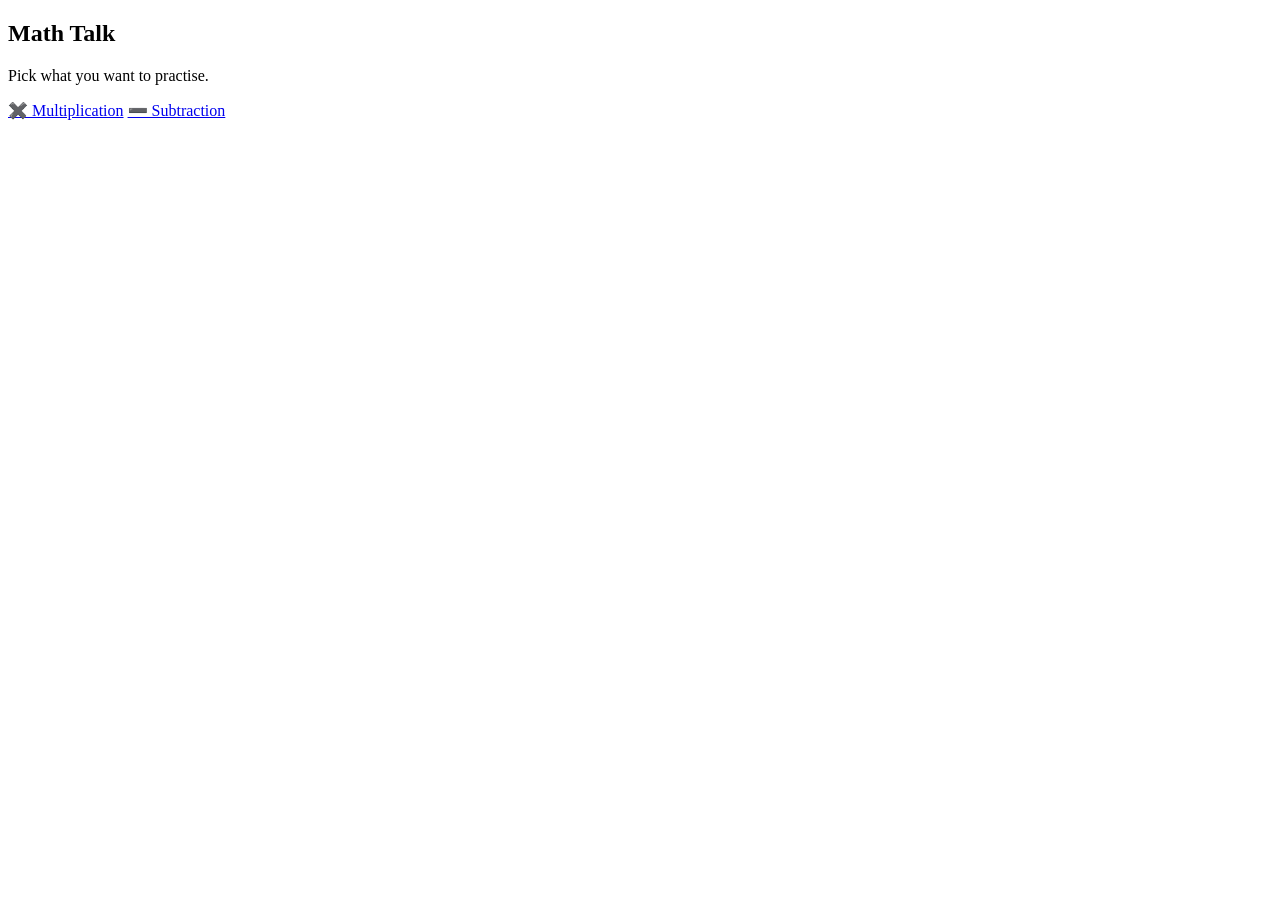
==== commit 6d65d41d: "refactor" ====
--- a/index.html
+++ b/index.html
@@ -9,714 +9,20 @@
 <link rel="preconnect" href="https://fonts.googleapis.com">
 <link rel="preconnect" href="https://fonts.gstatic.com" crossorigin>
 <link href="https://fonts.googleapis.com/css2?family=Fredoka:wght@400;500;600;700&display=swap" rel="stylesheet">
-<style>
-:root {
-  --bg: #fff6e5;
-  --panel: #ffffff;
-  --ink: #231f4f;
-  --muted: #6b678f;
-  --line: #e6dcc6;
-  --sun: #ffb800;
-  --sun-ink: #231f4f;
-  --good: #14a86b;
-  --bad: #e5484d;
-  --dot: #ff7a59;
-  --dot-off: #f0e4cc;
-  --accent: #5b4bff;
-  --accent-ink: #ffffff;
-  box-sizing: border-box;
-  padding-top: env(safe-area-inset-top, 0px);
-  padding-bottom: env(safe-area-inset-bottom, 0px);
-}
-@media (prefers-color-scheme: dark) {
-  :root:not([data-theme="light"]) {
-    --bg: #1a1745; --panel: #26225f; --ink: #fff6e5; --muted: #a9a5d6; --line: #3a3580;
-    --sun: #ffc933; --good: #3ddc97; --bad: #ff6b6b; --dot: #ffc933; --dot-off: #343071;
-    --accent: #8f84ff; --accent-ink: #1a1745;
-  }
-}
-:root[data-theme="dark"] {
-  --bg: #1a1745; --panel: #26225f; --ink: #fff6e5; --muted: #a9a5d6; --line: #3a3580;
-  --sun: #ffc933; --good: #3ddc97; --bad: #ff6b6b; --dot: #ffc933; --dot-off: #343071;
-  --accent: #8f84ff; --accent-ink: #1a1745;
-}
-* { box-sizing: border-box; -webkit-tap-highlight-color: transparent; }
-html, body { height: 100%; margin: 0; }
-html { scroll-padding-top: env(safe-area-inset-top, 0px); }
-body {
-  background: var(--bg); color: var(--ink);
-  font-family: "Fredoka", ui-rounded, "SF Pro Rounded", system-ui, -apple-system, sans-serif;
-  font-size: 18px; line-height: 1.35;
-  overflow-x: hidden;
-}
-main { max-width: 520px; margin: 0 auto; padding: 20px 18px 28px; min-height: 100%; display: flex; flex-direction: column; }
-h1 { font-size: 34px; line-height: 1.05; margin: 8px 0 6px; font-weight: 700; letter-spacing: -0.01em; }
-p.sub { margin: 0 0 22px; color: var(--muted); }
-.screen { display: none; flex: 1; flex-direction: column; }
-.screen.on { display: flex; }
-.menu { display: flex; flex-direction: column; gap: 16px; margin-top: 10px; }
-.menu .btn { min-height: 96px; font-size: 26px; }
-.q.long { font-size: clamp(44px, 15vw, 72px); }
-
-fieldset { border: 0; padding: 0; margin: 0 0 20px; }
-legend { font-weight: 600; margin-bottom: 8px; padding: 0; }
-.chips { display: flex; flex-wrap: wrap; gap: 8px; }
-.chip {
-  font: inherit; font-weight: 600; color: var(--ink); background: var(--panel);
-  border: 2px solid var(--line); border-radius: 14px; min-width: 52px; min-height: 48px; padding: 6px 14px;
-  cursor: pointer;
-}
-.chip[aria-pressed="true"] { background: var(--accent); color: var(--accent-ink); border-color: var(--accent); }
-select {
-  font: inherit; font-weight: 500; color: var(--ink); background: var(--panel);
-  border: 2px solid var(--line); border-radius: 14px; min-height: 48px; padding: 6px 12px; width: 100%;
-}
-.btn {
-  font: inherit; font-weight: 700; font-size: 22px; border: 0; border-radius: 20px;
-  background: var(--sun); color: var(--sun-ink); min-height: 64px; padding: 12px 22px; width: 100%;
-  box-shadow: 0 5px 0 rgba(35,31,79,.25); cursor: pointer;
-}
-.btn:active { transform: translateY(3px); box-shadow: 0 2px 0 rgba(35,31,79,.25); }
-.btn.ghost {
-  background: transparent; color: var(--ink); box-shadow: none; border: 2px solid var(--line);
-  font-size: 17px; min-height: 48px; font-weight: 600; width: auto;
-}
-:focus-visible { outline: 3px solid var(--accent); outline-offset: 2px; }
-
-/* quiz */
-.top { display: flex; align-items: center; gap: 12px; margin-bottom: 14px; }
-.bar { flex: 1; height: 14px; background: var(--dot-off); border-radius: 99px; overflow: hidden; }
-.bar > i { display: block; height: 100%; width: 0; background: var(--good); border-radius: 99px; transition: width .4s; }
-.count { font-weight: 600; color: var(--muted); min-width: 56px; text-align: right; }
-
-.card {
-  background: var(--panel); border: 2px solid var(--line); border-radius: 28px;
-  padding: 18px 16px 16px; text-align: center; margin-bottom: 16px;
-}
-.q { font-size: clamp(64px, 22vw, 96px); font-weight: 700; line-height: 1; letter-spacing: -0.02em; margin: 4px 0 10px; }
-.q span.x { color: var(--dot); padding: 0 .12em; }
-.grid { display: grid; gap: 4px; justify-content: center; margin: 0 auto; }
-.grid i { width: clamp(10px, 3.4vw, 15px); aspect-ratio: 1; border-radius: 50%; background: var(--dot); }
-.card.bad { animation: shake .35s; }
-.card.good { border-color: var(--good); }
-@keyframes shake { 20%{transform:translateX(-8px)} 40%{transform:translateX(8px)} 60%{transform:translateX(-5px)} 80%{transform:translateX(5px)} }
-@media (prefers-reduced-motion: reduce) { .card.bad { animation: none; } .bar > i { transition: none; } .mic.listen::after { animation: none; } }
-
-.micwrap { display: flex; flex-direction: column; align-items: center; gap: 8px; margin: 4px 0 14px; }
-.mic {
-  position: relative; width: 84px; height: 84px; border-radius: 50%;
-  background: var(--accent); color: var(--accent-ink); display: grid; place-items: center; border: 0; cursor: pointer;
-}
-.mic svg { width: 38px; height: 38px; }
-.mic.listen { background: var(--good); color: #fff; }
-.mic.listen::after {
-  content: ""; position: absolute; inset: -10px; border-radius: 50%; border: 4px solid var(--good); opacity: .6;
-  animation: pulse 1.2s ease-out infinite;
-}
-@keyframes pulse { from { transform: scale(.85); opacity: .8; } to { transform: scale(1.25); opacity: 0; } }
-.status { font-weight: 600; min-height: 1.4em; text-align: center; }
-.heard { color: var(--muted); min-height: 1.4em; text-align: center; }
-
-.row { display: flex; gap: 10px; align-items: center; }
-.row input {
-  flex: 1; min-width: 0; font: inherit; font-size: 22px; font-weight: 600; text-align: center; color: var(--ink);
-  background: var(--panel); border: 2px solid var(--line); border-radius: 14px; min-height: 52px; padding: 4px 10px;
-}
-.row .btn { width: auto; min-height: 52px; font-size: 18px; padding: 8px 20px; box-shadow: none; }
-.tools { display: flex; justify-content: space-between; gap: 10px; margin-top: 12px; }
-.note { color: var(--muted); font-size: 15px; margin-top: 10px; text-align: center; }
-.warn { background: var(--panel); border: 2px solid var(--bad); border-radius: 14px; padding: 10px 12px; margin-bottom: 14px; display: none; font-size: 16px; }
-
-/* result */
-.big { font-size: 88px; font-weight: 700; line-height: 1; margin: 10px 0 4px; text-align: center; }
-.stars { text-align: center; font-size: 40px; letter-spacing: 6px; margin-bottom: 8px; }
-.rtext { text-align: center; color: var(--muted); margin: 0 0 24px; }
-.miss { background: var(--panel); border: 2px solid var(--line); border-radius: 18px; padding: 12px 16px; margin-bottom: 22px; }
-.miss b { display: block; margin-bottom: 4px; }
-.miss span { display: inline-block; margin: 2px 10px 2px 0; font-weight: 600; }
-</style>
+<link rel="stylesheet" href="style.css">
 </head>
 <body>
 <main>
 
-  <!-- Home -->
-  <section id="s-home" class="screen on" aria-label="Home">
+  <section class="screen on" aria-label="Home">
     <h1>Math Talk</h1>
     <p class="sub">Pick what you want to practise.</p>
     <div class="menu">
-      <button class="btn" id="goMul" type="button">✖️ Multiplication</button>
-      <button class="btn" id="goSub" type="button">➖ Subtraction</button>
+      <a class="btn" href="multiplication.html">✖️ Multiplication</a>
+      <a class="btn" href="subtraction.html">➖ Subtraction</a>
     </div>
   </section>
 
-  <!-- Setup -->
-  <section id="s-setup" class="screen" aria-label="Setup">
-    <div class="tools" style="margin:0 0 6px"><button class="btn ghost" id="backHome" type="button">‹ Home</button></div>
-    <h1 id="setupTitle">Times Tables Talk</h1>
-    <p class="sub" id="setupSub">Listen to the question. Say the answer out loud.</p>
-
-    <fieldset>
-      <legend>How many questions?</legend>
-      <div class="chips" id="countChips"></div>
-    </fieldset>
-    <fieldset id="mulOpts">
-      <legend>Highest table</legend>
-      <div class="chips" id="maxChips"></div>
-    </fieldset>
-    <fieldset id="subOpts" style="display:none">
-      <legend>Biggest number (digits)</legend>
-      <div class="chips" id="digitChips"></div>
-    </fieldset>
-    <fieldset>
-      <legend><label for="lang">Language</label></legend>
-      <select id="lang">
-        <option value="en-US">English</option>
-        <option value="fr-CH">Français (Suisse)</option>
-        <option value="fr-FR">Français (France)</option>
-        <option value="vi-VN">Tiếng Việt</option>
-      </select>
-    </fieldset>
-
-    <div style="flex:1"></div>
-    <div class="warn" id="supportWarn"></div>
-    <button class="btn" id="startBtn">Start</button>
-    <p class="note">The first time, Safari asks to use the microphone. Tap Allow.</p>
-  </section>
-
-  <!-- Quiz -->
-  <section id="s-quiz" class="screen" aria-label="Quiz">
-    <div class="top">
-      <button class="btn ghost" id="quitBtn" aria-label="Stop the quiz">Stop</button>
-      <div class="bar" role="progressbar" aria-label="Progress"><i id="barFill"></i></div>
-      <div class="count" id="count">1/10</div>
-    </div>
-
-    <div class="warn" id="micWarn"></div>
-
-    <div class="card" id="card">
-      <div class="q" id="q" aria-live="polite">7<span class="x">×</span>8</div>
-      <div class="grid" id="dots" aria-hidden="true"></div>
-    </div>
-
-    <div class="micwrap">
-      <button class="mic" id="mic" aria-label="Tap to answer by voice">
-        <svg viewBox="0 0 24 24" fill="none" stroke="currentColor" stroke-width="2" stroke-linecap="round" stroke-linejoin="round" aria-hidden="true"><rect x="9" y="3" width="6" height="12" rx="3"/><path d="M5 11a7 7 0 0 0 14 0M12 18v3"/></svg>
-      </button>
-      <div class="status" id="status" aria-live="polite">&nbsp;</div>
-      <div class="heard" id="heard">&nbsp;</div>
-    </div>
-
-    <form class="row" id="typeForm" onsubmit="return false">
-      <input id="typed" type="text" inputmode="numeric" pattern="[0-9]*" autocomplete="off" placeholder="Or type the answer" aria-label="Type the answer">
-      <button class="btn" id="typeGo" type="button">Answer</button>
-    </form>
-
-    <div class="tools">
-      <button class="btn ghost" id="repeatBtn">Hear again</button>
-      <button class="btn ghost" id="skipBtn">Skip</button>
-    </div>
-  </section>
-
-  <!-- Result -->
-  <section id="s-result" class="screen" aria-label="Result">
-    <h1 style="text-align:center">All done!</h1>
-    <div class="big" id="score">8/10</div>
-    <div class="stars" id="stars" aria-hidden="true"></div>
-    <p class="rtext" id="rtext"></p>
-    <div class="miss" id="miss" style="display:none"></div>
-    <div style="flex:1"></div>
-    <button class="btn" id="againBtn">Play again</button>
-    <div class="tools" style="justify-content:center"><button class="btn ghost" id="homeBtn">Change settings</button><button class="btn ghost" id="menuBtn">Home</button></div>
-  </section>
-
 </main>
-
-<script>
-(function () {
-  "use strict";
-
-  /* ---------- Language packs ---------- */
-  var T = {
-    "en-US": {
-      ask: function (a, b) { return "What is " + a + " times " + b + "?"; },
-      again: ["Try again.", "Have another go."],
-      reveal: function (a, b, r) { return a + " times " + b + " is " + r + "."; },
-      askSub: function (a, b) { return "What is " + a + " minus " + b + "?"; },
-      revealSub: function (a, b, r) { return a + " minus " + b + " is " + r + "."; },
-      noHear: "I did not hear you. Say the answer.",
-      done: function (s, n) { return "You got " + s + " out of " + n + "."; },
-      listening: "Listening…", speaking: "Listen…", tryAgain: "Try again!", right: "Yes!",
-      startAns: "Say your answer"
-    },
-    "fr-FR": {
-      ask: function (a, b) { return "Combien font " + a + " fois " + b + " ?"; },
-      again: ["Essaie encore.", "Réessaie."],
-      reveal: function (a, b, r) { return a + " fois " + b + " font " + r + "."; },
-      askSub: function (a, b) { return "Combien font " + a + " moins " + b + " ?"; },
-      revealSub: function (a, b, r) { return a + " moins " + b + " font " + r + "."; },
-      noHear: "Je n'ai pas entendu. Dis la réponse.",
-      done: function (s, n) { return "Tu as eu " + s + " sur " + n + "."; },
-      listening: "J'écoute…", speaking: "Écoute…", tryAgain: "Réessaie !", right: "Oui !",
-      startAns: "Dis ta réponse"
-    },
-    "vi-VN": {
-      ask: function (a, b) { return a + " nhân " + b + " bằng mấy?"; },
-      again: ["Thử lại nhé.", "Cố lên, thử lại nào."],
-      reveal: function (a, b, r) { return a + " nhân " + b + " bằng " + r + "."; },
-      askSub: function (a, b) { return a + " trừ " + b + " bằng mấy?"; },
-      revealSub: function (a, b, r) { return a + " trừ " + b + " bằng " + r + "."; },
-      noHear: "Mình chưa nghe thấy. Hãy nói đáp án.",
-      done: function (s, n) { return "Con đúng " + s + " trên " + n + " câu."; },
-      listening: "Đang nghe…", speaking: "Nghe nhé…", tryAgain: "Thử lại!", right: "Đúng rồi!",
-      startAns: "Nói đáp án"
-    }
-  };
-
-  T["fr-CH"] = T["fr-FR"];
-
-  /* ---------- Spoken number parsing (digits first, then words) ---------- */
-  var EN = { zero:0, oh:0, one:1, won:1, two:2, to:2, too:2, three:3, four:4, for:4, fore:4, five:5, six:6, seven:7, eight:8, ate:8, nine:9,
-    ten:10, eleven:11, twelve:12, thirteen:13, fourteen:14, fifteen:15, sixteen:16, seventeen:17, eighteen:18, nineteen:19,
-    twenty:20, thirty:30, forty:40, fourty:40, fifty:50, sixty:60, seventy:70, eighty:80, ninety:90 };
-  var FR = { zero:0, un:1, une:1, deux:2, trois:3, quatre:4, cinq:5, six:6, sept:7, huit:8, neuf:9, dix:10, onze:11, douze:12, treize:13,
-    quatorze:14, quinze:15, seize:16, vingt:20, vingts:20, trente:30, quarante:40, cinquante:50, soixante:60, septante:70, huitante:80, octante:80, nonante:90 };
-  var VI = { "không":0, "một":1, "mốt":1, hai:2, ba:3, "bốn":4, "tư":4, "năm":5, "lăm":5, "sáu":6, "bảy":7, "bẩy":7, "tám":8, "chín":9 };
-
-  function wordsToNumber(text, lang) {
-    var t = text.toLowerCase().replace(/[.,!?]/g, " ").replace(/-/g, " ").replace(/\s+/g, " ").trim();
-    if (!t) return null;
-    var tok = t.split(" "), i, n = 0, hit = false;
-    if (lang === "en-US") {
-      for (i = 0; i < tok.length; i++) if (EN.hasOwnProperty(tok[i])) { n += EN[tok[i]]; hit = true; }
-      return hit ? n : null;
-    }
-    if (lang.indexOf("fr") === 0) {
-      for (i = 0; i < tok.length; i++) {
-        var w = tok[i];
-        if (w === "et" || w === "cent") continue;
-        if (w === "quatre" && (tok[i + 1] === "vingt" || tok[i + 1] === "vingts")) { n += 80; i++; hit = true; continue; }
-        if (FR.hasOwnProperty(w)) { n += FR[w]; hit = true; }
-      }
-      return hit ? n : null;
-    }
-    if (lang === "vi-VN") {
-      var idx = tok.indexOf("mươi");
-      if (idx > 0 && VI.hasOwnProperty(tok[idx - 1])) {
-        n = VI[tok[idx - 1]] * 10;
-        if (idx + 1 < tok.length && VI.hasOwnProperty(tok[idx + 1])) n += VI[tok[idx + 1]];
-        return n;
-      }
-      idx = tok.indexOf("mười");
-      if (idx >= 0) {
-        n = 10;
-        if (idx + 1 < tok.length && VI.hasOwnProperty(tok[idx + 1])) n += VI[tok[idx + 1]];
-        return n;
-      }
-      for (i = 0; i < tok.length; i++) if (VI.hasOwnProperty(tok[i])) return VI[tok[i]];
-      return null;
-    }
-    return null;
-  }
-  function parseSpoken(text, lang) {
-    var m = String(text).replace(/\s+/g, "").match(/\d+/);
-    if (m) return parseInt(m[0], 10);
-    return wordsToNumber(text, lang);
-  }
-
-  /* ---------- Helpers ---------- */
-  function $(id) { return document.getElementById(id); }
-  function sleep(ms) { return new Promise(function (r) { setTimeout(r, ms); }); }
-  function store(k, v) { try { localStorage.setItem("ttt2_" + k, v); } catch (e) {} }
-  function load(k, d) { try { var v = localStorage.getItem("ttt2_" + k); return v === null ? d : v; } catch (e) { return d; } }
-
-  var SR = window.SpeechRecognition || window.webkitSpeechRecognition;
-  var hasTTS = "speechSynthesis" in window;
-
-  /* ---------- Audio (feedback sounds) ---------- */
-  var actx = null;
-  function unlockAudio() {
-    try {
-      if (!actx) actx = new (window.AudioContext || window.webkitAudioContext)();
-      if (actx.state === "suspended") actx.resume();
-    } catch (e) {}
-  }
-  function tone(freq, start, dur, type, vol) {
-    if (!actx) return;
-    var o = actx.createOscillator(), g = actx.createGain(), t0 = actx.currentTime + start;
-    o.type = type || "sine"; o.frequency.setValueAtTime(freq, t0);
-    g.gain.setValueAtTime(0.0001, t0);
-    g.gain.exponentialRampToValueAtTime(vol || 0.35, t0 + 0.02);
-    g.gain.exponentialRampToValueAtTime(0.0001, t0 + dur);
-    o.connect(g); g.connect(actx.destination); o.start(t0); o.stop(t0 + dur + 0.05);
-  }
-  function playCorrect() { tone(523.25, 0, .16, "triangle"); tone(659.25, .12, .16, "triangle"); tone(783.99, .24, .16, "triangle"); tone(1046.5, .36, .35, "triangle"); }
-  function playWrong() { tone(220, 0, .22, "sawtooth", .18); tone(165, .18, .32, "sawtooth", .18); }
-  function playFinish() { [523.25, 659.25, 783.99, 1046.5, 783.99, 1046.5].forEach(function (f, i) { tone(f, i * .13, .2, "triangle"); }); }
-
-  /* ---------- Speech output ---------- */
-  var voices = [];
-  function refreshVoices() { if (hasTTS) voices = speechSynthesis.getVoices() || []; }
-  if (hasTTS) { refreshVoices(); speechSynthesis.onvoiceschanged = refreshVoices; }
-
-  function speak(text, lang) {
-    return new Promise(function (resolve) {
-      if (!hasTTS) { resolve(); return; }
-      var done = false;
-      function fin() { if (!done) { done = true; clearTimeout(guard); resolve(); } }
-      var u = new SpeechSynthesisUtterance(text);
-      u.lang = lang; u.rate = 0.92; u.pitch = 1.05;
-      var base = lang.split("-")[0], v = null, i;
-      for (i = 0; i < voices.length; i++) if (voices[i].lang === lang) { v = voices[i]; break; }
-      if (!v) for (i = 0; i < voices.length; i++) if (voices[i].lang.indexOf(base) === 0) { v = voices[i]; break; }
-      if (v) u.voice = v;
-      u.onend = fin; u.onerror = fin;
-      var guard = setTimeout(fin, 7000);
-      speechSynthesis.cancel();
-      speechSynthesis.speak(u);
-    });
-  }
-
-  /* ---------- State ---------- */
-  var S = { count: 15, max: 9, tables: [2,3,4,5,6,7,8,9], lang: "fr-CH", mode: "mul", subCount: 5, subDigits: 2 };
-  function isSub() { return S.mode === "sub"; }
-  function answerOf(q) { return isSub() ? q[0] - q[1] : q[0] * q[1]; }
-  function opSign() { return isSub() ? "−" : "×"; }
-  function askText(P, q) { return isSub() ? P.askSub(q[0], q[1]) : P.ask(q[0], q[1]); }
-  function revealText(P, q, r) { return isSub() ? P.revealSub(q[0], q[1], r) : P.reveal(q[0], q[1], r); }
-  var run = 0;            // increments to cancel in-flight work
-  var quiz = null;        // { qs, i, score, misses, attempts, awaiting }
-  var rec = null;
-
-  /* ---------- Setup screen ---------- */
-  function buildCountChips() {
-    var cc = $("countChips"), cur = isSub() ? S.subCount : S.count;
-    cc.innerHTML = "";
-    [5, 10, 15, 20].forEach(function (n) {
-      var b = document.createElement("button");
-      b.className = "chip"; b.type = "button"; b.textContent = n;
-      b.setAttribute("aria-pressed", String(n === cur));
-      b.onclick = function () {
-        if (isSub()) { S.subCount = n; store("subCount", n); } else { S.count = n; store("count", n); }
-        Array.prototype.forEach.call(cc.children, function (c) { c.setAttribute("aria-pressed", String(c === b)); });
-      };
-      cc.appendChild(b);
-    });
-  }
-
-  function openSetup(mode) {
-    S.mode = mode;
-    var sub = isSub();
-    $("setupTitle").textContent = sub ? "Subtraction" : "Times Tables Talk";
-    $("mulOpts").style.display = sub ? "none" : "";
-    $("subOpts").style.display = sub ? "" : "none";
-    buildCountChips();
-    show("s-setup");
-  }
-
-  function buildSetup() {
-    var mc = $("maxChips"), dc = $("digitChips");
-    buildCountChips();
-    for (var d = 1; d <= 4; d++) (function (d) {
-      var b = document.createElement("button");
-      b.className = "chip"; b.type = "button"; b.textContent = d;
-      b.setAttribute("aria-pressed", String(d === S.subDigits));
-      b.onclick = function () {
-        S.subDigits = d; store("subDigits", d);
-        Array.prototype.forEach.call(dc.children, function (c) { c.setAttribute("aria-pressed", String(c === b)); });
-      };
-      dc.appendChild(b);
-    })(d);
-    for (var t = 2; t <= 9; t++) (function (t) {
-      var b = document.createElement("button");
-      b.className = "chip"; b.type = "button"; b.textContent = t;
-      b.setAttribute("aria-pressed", String(t === S.max));
-      b.onclick = function () {
-        S.max = t; store("max", t);
-        Array.prototype.forEach.call(mc.children, function (c) { c.setAttribute("aria-pressed", String(c === b)); });
-      };
-      mc.appendChild(b);
-    })(t);
-    $("lang").value = S.lang;
-    $("lang").onchange = function () { S.lang = this.value; store("lang", S.lang); document.documentElement.lang = S.lang.split("-")[0]; };
-
-    var msgs = [];
-    if (!SR) msgs.push("Voice answers need Safari on iPhone (iOS 14.5 or newer). You can still type answers.");
-    if (!hasTTS) msgs.push("Spoken questions are not supported here.");
-    if (msgs.length) { $("supportWarn").style.display = "block"; $("supportWarn").textContent = msgs.join(" "); }
-  }
-
-  function loadSettings() {
-    var c = parseInt(load("count", "15"), 10); if ([5,10,15,20].indexOf(c) >= 0) S.count = c;
-    var l = load("lang", "fr-CH"); if (T[l]) S.lang = l;
-    var mx = parseInt(load("max", "9"), 10); if (mx >= 2 && mx <= 9) S.max = mx;
-    var sc = parseInt(load("subCount", "5"), 10); if ([5,10,15,20].indexOf(sc) >= 0) S.subCount = sc;
-    var sd = parseInt(load("subDigits", "2"), 10); if (sd >= 1 && sd <= 4) S.subDigits = sd;
-  }
-
-  function show(id) {
-    ["s-home", "s-setup", "s-quiz", "s-result"].forEach(function (s) { $(s).classList.toggle("on", s === id); });
-    window.scrollTo(0, 0);
-  }
-
-  /* ---------- Question generation ---------- */
-  function makeQuestions(n, tables) {
-    var pool = [], a, b;
-    tables.forEach(function (a) { for (b = 2; b <= 9; b++) pool.push([a, b]); });
-    // shuffle
-    for (var i = pool.length - 1; i > 0; i--) { var j = Math.floor(Math.random() * (i + 1)); var tmp = pool[i]; pool[i] = pool[j]; pool[j] = tmp; }
-    var out = [];
-    while (out.length < n) {
-      var chunk = pool.slice();
-      for (var k = chunk.length - 1; k > 0; k--) { var m = Math.floor(Math.random() * (k + 1)); var t2 = chunk[k]; chunk[k] = chunk[m]; chunk[m] = t2; }
-      out = out.concat(chunk);
-    }
-    return out.slice(0, n).map(function (p) { return Math.random() < 0.5 ? [p[1], p[0]] : p; });
-  }
-
-  function makeSubQuestions(n, digits) {
-    var top = Math.pow(10, digits), out = [];
-    while (out.length < n) {
-      var a = Math.floor(Math.random() * top), b = Math.floor(Math.random() * top);
-      if (a === b) continue;
-      out.push(a > b ? [a, b] : [b, a]);
-    }
-    return out;
-  }
-
-  /* ---------- Quiz flow ---------- */
-  function setStatus(s, h) { $("status").textContent = s || "\u00a0"; $("heard").textContent = h || "\u00a0"; }
-  function micState(on) { $("mic").classList.toggle("listen", !!on); }
-  function warnMic(msg) { var w = $("micWarn"); w.style.display = msg ? "block" : "none"; w.textContent = msg || ""; }
-
-  function stopRec() {
-    micState(false);
-    if (rec) { try { rec.onresult = rec.onerror = rec.onend = null; rec.abort(); } catch (e) {} rec = null; }
-  }
-
-  function startQuiz() {
-    unlockAudio();
-    if (hasTTS) { try { speechSynthesis.cancel(); var w = new SpeechSynthesisUtterance(" "); w.volume = 0; speechSynthesis.speak(w); } catch (e) {} }
-    run++;
-    var tbls = []; for (var t = 2; t <= S.max; t++) tbls.push(t);
-    quiz = { qs: isSub() ? makeSubQuestions(S.subCount, S.subDigits) : makeQuestions(S.count, tbls), i: 0, score: 0, misses: [], attempts: 0, listenTries: 0 };
-    warnMic("");
-    show("s-quiz");
-    askCurrent();
-  }
-
-  function renderQuestion() {
-    var q = quiz.qs[quiz.i], a = q[0], b = q[1];
-    $("q").innerHTML = a + '<span class="x">' + opSign() + '</span>' + b;
-    $("q").classList.toggle("long", isSub() && S.subDigits >= 3);
-    $("count").textContent = (quiz.i + 1) + "/" + quiz.qs.length;
-    $("barFill").style.width = (quiz.i / quiz.qs.length * 100) + "%";
-    var g = $("dots"); g.innerHTML = "";
-    if (!isSub()) {
-      g.style.gridTemplateColumns = "repeat(" + b + ", auto)";
-      for (var k = 0; k < a * b; k++) g.appendChild(document.createElement("i"));
-    }
-    $("card").className = "card";
-    $("typed").value = "";
-  }
-
-  async function askCurrent() {
-    var my = run;
-    stopRec();
-    renderQuestion();
-    quiz.attempts = 0; quiz.listenTries = 0;
-    var q = quiz.qs[quiz.i], P = T[S.lang];
-    setStatus(P.speaking, "");
-    await speak(askText(P, q), S.lang);
-    if (my !== run) return;
-    listen();
-  }
-
-  async function repeatQuestion() {
-    var my = run; if (!quiz) return;
-    stopRec();
-    var q = quiz.qs[quiz.i], P = T[S.lang];
-    setStatus(P.speaking, "");
-    await speak(askText(P, q), S.lang);
-    if (my !== run) return;
-    listen();
-  }
-
-  function listen() {
-    var my = run, P = T[S.lang];
-    if (!SR) { setStatus("", ""); $("typed").focus(); return; }
-    stopRec();
-    var r = new SR(), got = false;
-    rec = r;
-    r.lang = S.lang; r.interimResults = false; r.maxAlternatives = 5; r.continuous = false;
-    r.onstart = function () { if (my === run) { micState(true); setStatus(P.listening, ""); } };
-    r.onresult = function (e) {
-      if (my !== run) return;
-      got = true;
-      var alts = [], res = e.results[e.results.length - 1];
-      for (var i = 0; i < res.length; i++) alts.push(res[i].transcript);
-      micState(false);
-      handleHeard(alts);
-    };
-    r.onerror = function (e) {
-      if (my !== run) return;
-      micState(false);
-      if (e.error === "not-allowed" || e.error === "service-not-allowed") {
-        got = true;
-        var framed = false;
-        try { framed = window.top !== window.self; } catch (x) { framed = true; }
-        var why = framed
-          ? "This page is embedded in another page, and Safari blocks the microphone there. Open the page on its own address (see the notes) or host the file yourself."
-          : e.error === "service-not-allowed"
-            ? "Speech recognition is off on this iPhone. Turn on Settings > General > Keyboard > Enable Dictation, and Settings > Apple Intelligence & Siri."
-            : "The microphone is blocked. In Safari, tap aA in the address bar, open Website Settings, and allow Microphone.";
-        warnMic(why + " (code: " + e.error + ") You can type answers meanwhile.");
-        setStatus("", "");
-      } else if (e.error !== "no-speech" && e.error !== "aborted") {
-        got = true;
-        warnMic("Speech recognition problem (code: " + e.error + "). Language: " + S.lang + ". You can type answers meanwhile.");
-        setStatus("", "");
-      }
-    };
-    r.onend = function () {
-      if (my !== run || got) return;
-      micState(false);
-      quiz.listenTries++;
-      if (quiz.listenTries >= 3) {
-        setStatus("Tap the mic to answer", "");
-        return;
-      }
-      (async function () {
-        setStatus("", "");
-        await speak(P.noHear, S.lang);
-        if (my === run) listen();
-      })();
-    };
-    try { r.start(); } catch (err) { setStatus("Tap the mic to answer", ""); }
-  }
-
-  function handleHeard(alts) {
-    var q = quiz.qs[quiz.i], correct = answerOf(q);
-    var nums = alts.map(function (a) { return parseSpoken(a, S.lang); });
-    var shown = alts[0];
-    var ok = nums.indexOf(correct) >= 0;
-    var given = ok ? correct : nums.find(function (n) { return n !== null; });
-    $("heard").textContent = "“" + shown + "”";
-    judge(ok, given === undefined ? null : given);
-  }
-
-  async function judge(ok, given) {
-    var my = run, P = T[S.lang], q = quiz.qs[quiz.i], correct = answerOf(q);
-    stopRec();
-    if (ok) {
-      unlockAudio();
-      $("card").className = "card good";
-      setStatus(P.right, $("heard").textContent === "\u00a0" ? "" : $("heard").textContent);
-      playCorrect();
-      if (quiz.attempts === 0) quiz.score++; else quiz.misses.push(q);
-      $("barFill").style.width = ((quiz.i + 1) / quiz.qs.length * 100) + "%";
-      await sleep(1100);
-      if (my !== run) return;
-      nextQuestion();
-      return;
-    }
-    quiz.attempts++;
-    playWrong();
-    var card = $("card"); card.className = "card"; void card.offsetWidth; card.className = "card bad";
-    if (quiz.attempts >= 2) {
-      quiz.misses.push(q);
-      setStatus(correct + "", $("heard").textContent);
-      await sleep(500);
-      if (my !== run) return;
-      await speak(revealText(P, q, correct), S.lang);
-      if (my !== run) return;
-      nextQuestion();
-    } else {
-      setStatus(P.tryAgain, $("heard").textContent);
-      await sleep(500);
-      if (my !== run) return;
-      await speak(P.again[Math.floor(Math.random() * P.again.length)], S.lang);
-      if (my !== run) return;
-      quiz.listenTries = 0;
-      listen();
-    }
-  }
-
-  function nextQuestion() {
-    quiz.i++;
-    if (quiz.i >= quiz.qs.length) finish(); else askCurrent();
-  }
-
-  async function finish() {
-    var my = run, P = T[S.lang], n = quiz.qs.length, s = quiz.score;
-    stopRec();
-    $("barFill").style.width = "100%";
-    $("score").textContent = s + "/" + n;
-    var ratio = s / n, stars = ratio >= .9 ? 3 : ratio >= .6 ? 2 : ratio > 0 ? 1 : 0;
-    $("stars").textContent = "★".repeat(stars) + "☆".repeat(3 - stars);
-    $("stars").style.color = "var(--sun)";
-    $("rtext").textContent = "Right on the first try: " + s + " of " + n + ".";
-    var m = $("miss");
-    if (quiz.misses.length) {
-      var seen = {}, html = "<b>Practice these</b>";
-      quiz.misses.forEach(function (q) {
-        var key = q[0] + "x" + q[1];
-        if (!seen[key]) { seen[key] = 1; html += "<span>" + q[0] + " " + opSign() + " " + q[1] + " = " + answerOf(q) + "</span>"; }
-      });
-      m.innerHTML = html; m.style.display = "block";
-    } else m.style.display = "none";
-    show("s-result");
-    playFinish();
-    await sleep(900);
-    if (my !== run) return;
-    await speak(P.done(s, n), S.lang);
-  }
-
-  function quit() {
-    run++; stopRec();
-    if (hasTTS) speechSynthesis.cancel();
-    show("s-setup");
-  }
-
-  /* ---------- Wire up ---------- */
-  loadSettings();
-  buildSetup();
-  document.documentElement.lang = S.lang.split("-")[0];
-
-  $("goMul").onclick = function () { openSetup("mul"); };
-  $("goSub").onclick = function () { openSetup("sub"); };
-  $("backHome").onclick = function () { show("s-home"); };
-  $("menuBtn").onclick = function () { show("s-home"); };
-  $("startBtn").onclick = startQuiz;
-  $("againBtn").onclick = startQuiz;
-  $("homeBtn").onclick = quit;
-  $("quitBtn").onclick = quit;
-  $("repeatBtn").onclick = function () { unlockAudio(); repeatQuestion(); };
-  $("skipBtn").onclick = function () {
-    if (!quiz) return;
-    run++; stopRec(); if (hasTTS) speechSynthesis.cancel();
-    quiz.misses.push(quiz.qs[quiz.i]);
-    nextQuestion();
-  };
-  $("mic").onclick = function () {
-    if (!quiz) return;
-    unlockAudio();
-    if (hasTTS) speechSynthesis.cancel();
-    quiz.listenTries = 0;
-    listen();
-  };
-  function submitTyped() {
-    if (!quiz) return;
-    var v = parseInt($("typed").value, 10);
-    if (isNaN(v)) return;
-    unlockAudio();
-    if (hasTTS) speechSynthesis.cancel();
-    var correct = answerOf(quiz.qs[quiz.i]);
-    $("heard").textContent = "“" + v + "”";
-    judge(v === correct, v);
-  }
-  $("typeGo").onclick = submitTyped;
-  $("typed").addEventListener("keydown", function (e) { if (e.key === "Enter") { e.preventDefault(); submitTyped(); } });
-})();
-</script>
 </body>
 </html>
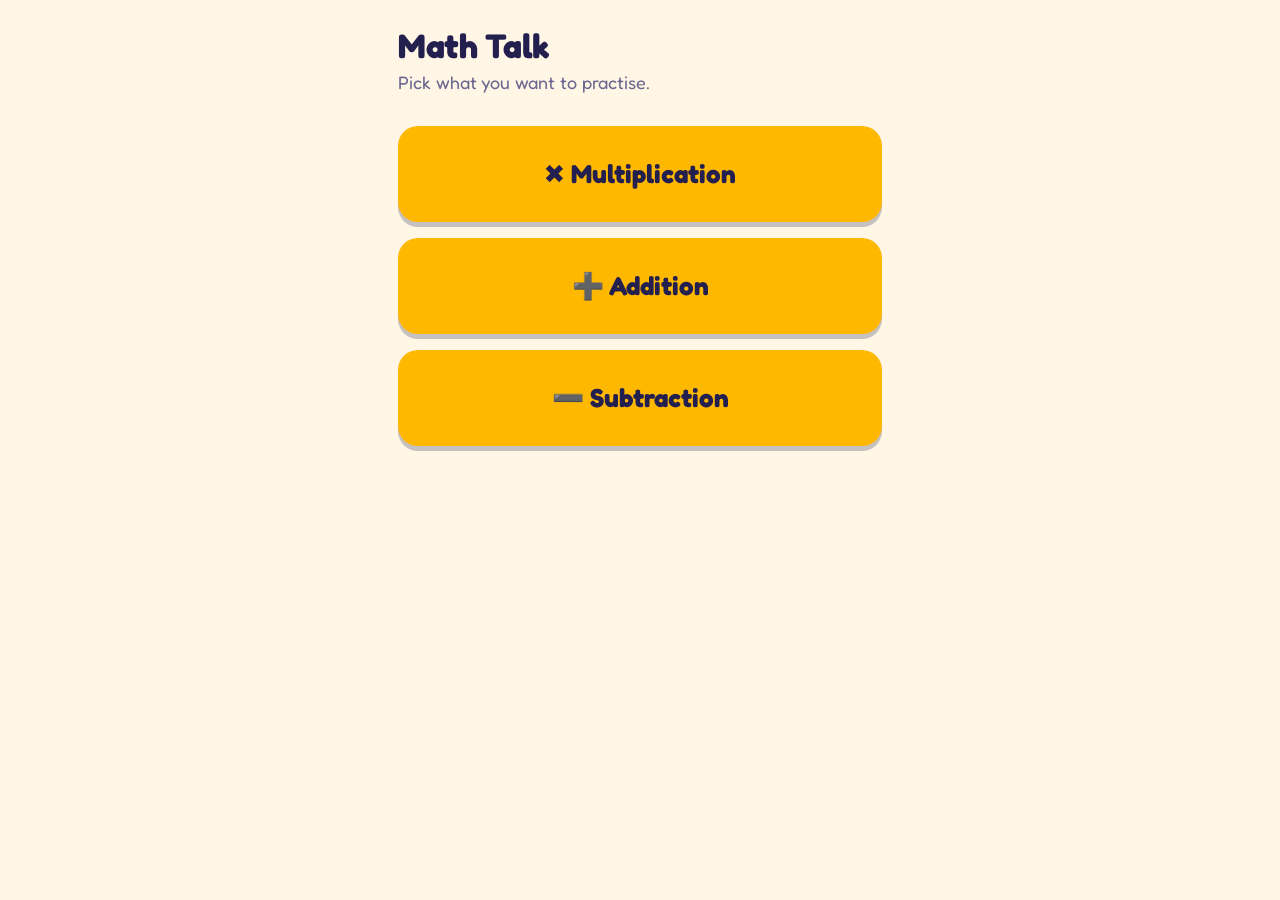
==== commit a66f99c6: "add Addition" ====
--- a/index.html
+++ b/index.html
@@ -19,6 +19,7 @@
     <p class="sub">Pick what you want to practise.</p>
     <div class="menu">
       <a class="btn" href="multiplication.html">✖️ Multiplication</a>
+      <a class="btn" href="addition.html">➕ Addition</a>
       <a class="btn" href="subtraction.html">➖ Subtraction</a>
     </div>
   </section>
--- a/style.css
+++ b/style.css
@@ -0,0 +1,128 @@
+:root {
+  --bg: #fff6e5;
+  --panel: #ffffff;
+  --ink: #231f4f;
+  --muted: #6b678f;
+  --line: #e6dcc6;
+  --sun: #ffb800;
+  --sun-ink: #231f4f;
+  --good: #14a86b;
+  --bad: #e5484d;
+  --dot: #ff7a59;
+  --dot-off: #f0e4cc;
+  --accent: #5b4bff;
+  --accent-ink: #ffffff;
+  box-sizing: border-box;
+  padding-top: env(safe-area-inset-top, 0px);
+  padding-bottom: env(safe-area-inset-bottom, 0px);
+}
+@media (prefers-color-scheme: dark) {
+  :root:not([data-theme="light"]) {
+    --bg: #1a1745; --panel: #26225f; --ink: #fff6e5; --muted: #a9a5d6; --line: #3a3580;
+    --sun: #ffc933; --good: #3ddc97; --bad: #ff6b6b; --dot: #ffc933; --dot-off: #343071;
+    --accent: #8f84ff; --accent-ink: #1a1745;
+  }
+}
+:root[data-theme="dark"] {
+  --bg: #1a1745; --panel: #26225f; --ink: #fff6e5; --muted: #a9a5d6; --line: #3a3580;
+  --sun: #ffc933; --good: #3ddc97; --bad: #ff6b6b; --dot: #ffc933; --dot-off: #343071;
+  --accent: #8f84ff; --accent-ink: #1a1745;
+}
+* { box-sizing: border-box; -webkit-tap-highlight-color: transparent; }
+html, body { height: 100%; margin: 0; }
+html { scroll-padding-top: env(safe-area-inset-top, 0px); }
+body {
+  background: var(--bg); color: var(--ink);
+  font-family: "Fredoka", ui-rounded, "SF Pro Rounded", system-ui, -apple-system, sans-serif;
+  font-size: 18px; line-height: 1.35;
+  overflow-x: hidden;
+}
+main { max-width: 520px; margin: 0 auto; padding: 20px 18px 28px; min-height: 100%; display: flex; flex-direction: column; }
+h1 { font-size: 34px; line-height: 1.05; margin: 8px 0 6px; font-weight: 700; letter-spacing: -0.01em; }
+p.sub { margin: 0 0 22px; color: var(--muted); }
+.screen { display: none; flex: 1; flex-direction: column; }
+.screen.on { display: flex; }
+.menu { display: flex; flex-direction: column; gap: 16px; margin-top: 10px; }
+.menu .btn { min-height: 96px; font-size: 26px; }
+.q.long { font-size: clamp(44px, 15vw, 72px); }
+
+fieldset { border: 0; padding: 0; margin: 0 0 20px; }
+legend { font-weight: 600; margin-bottom: 8px; padding: 0; }
+.chips { display: flex; flex-wrap: wrap; gap: 8px; }
+.chip {
+  font: inherit; font-weight: 600; color: var(--ink); background: var(--panel);
+  border: 2px solid var(--line); border-radius: 14px; min-width: 52px; min-height: 48px; padding: 6px 14px;
+  cursor: pointer;
+}
+.chip[aria-pressed="true"] { background: var(--accent); color: var(--accent-ink); border-color: var(--accent); }
+select {
+  font: inherit; font-weight: 500; color: var(--ink); background: var(--panel);
+  border: 2px solid var(--line); border-radius: 14px; min-height: 48px; padding: 6px 12px; width: 100%;
+}
+.btn {
+  font: inherit; font-weight: 700; font-size: 22px; border: 0; border-radius: 20px;
+  background: var(--sun); color: var(--sun-ink); min-height: 64px; padding: 12px 22px; width: 100%;
+  box-shadow: 0 5px 0 rgba(35,31,79,.25); cursor: pointer;
+}
+.btn:active { transform: translateY(3px); box-shadow: 0 2px 0 rgba(35,31,79,.25); }
+.btn.ghost {
+  background: transparent; color: var(--ink); box-shadow: none; border: 2px solid var(--line);
+  font-size: 17px; min-height: 48px; font-weight: 600; width: auto;
+}
+:focus-visible { outline: 3px solid var(--accent); outline-offset: 2px; }
+
+/* quiz */
+.top { display: flex; align-items: center; gap: 12px; margin-bottom: 14px; }
+.bar { flex: 1; height: 14px; background: var(--dot-off); border-radius: 99px; overflow: hidden; }
+.bar > i { display: block; height: 100%; width: 0; background: var(--good); border-radius: 99px; transition: width .4s; }
+.count { font-weight: 600; color: var(--muted); min-width: 56px; text-align: right; }
+
+.card {
+  background: var(--panel); border: 2px solid var(--line); border-radius: 28px;
+  padding: 18px 16px 16px; text-align: center; margin-bottom: 16px;
+}
+.q { font-size: clamp(64px, 22vw, 96px); font-weight: 700; line-height: 1; letter-spacing: -0.02em; margin: 4px 0 10px; }
+.q span.x { color: var(--dot); padding: 0 .12em; }
+.grid { display: grid; gap: 4px; justify-content: center; margin: 0 auto; }
+.grid i { width: clamp(10px, 3.4vw, 15px); aspect-ratio: 1; border-radius: 50%; background: var(--dot); }
+.card.bad { animation: shake .35s; }
+.card.good { border-color: var(--good); }
+@keyframes shake { 20%{transform:translateX(-8px)} 40%{transform:translateX(8px)} 60%{transform:translateX(-5px)} 80%{transform:translateX(5px)} }
+@media (prefers-reduced-motion: reduce) { .card.bad { animation: none; } .bar > i { transition: none; } .mic.listen::after { animation: none; } }
+
+.micwrap { display: flex; flex-direction: column; align-items: center; gap: 8px; margin: 4px 0 14px; }
+.mic {
+  position: relative; width: 84px; height: 84px; border-radius: 50%;
+  background: var(--accent); color: var(--accent-ink); display: grid; place-items: center; border: 0; cursor: pointer;
+}
+.mic svg { width: 38px; height: 38px; }
+.mic.listen { background: var(--good); color: #fff; }
+.mic.listen::after {
+  content: ""; position: absolute; inset: -10px; border-radius: 50%; border: 4px solid var(--good); opacity: .6;
+  animation: pulse 1.2s ease-out infinite;
+}
+@keyframes pulse { from { transform: scale(.85); opacity: .8; } to { transform: scale(1.25); opacity: 0; } }
+.status { font-weight: 600; min-height: 1.4em; text-align: center; }
+.heard { color: var(--muted); min-height: 1.4em; text-align: center; }
+
+.row { display: flex; gap: 10px; align-items: center; }
+.row input {
+  flex: 1; min-width: 0; font: inherit; font-size: 22px; font-weight: 600; text-align: center; color: var(--ink);
+  background: var(--panel); border: 2px solid var(--line); border-radius: 14px; min-height: 52px; padding: 4px 10px;
+}
+.row .btn { width: auto; min-height: 52px; font-size: 18px; padding: 8px 20px; box-shadow: none; }
+.tools { display: flex; justify-content: space-between; gap: 10px; margin-top: 12px; }
+.note { color: var(--muted); font-size: 15px; margin-top: 10px; text-align: center; }
+.warn { background: var(--panel); border: 2px solid var(--bad); border-radius: 14px; padding: 10px 12px; margin-bottom: 14px; display: none; font-size: 16px; }
+
+/* result */
+.big { font-size: 88px; font-weight: 700; line-height: 1; margin: 10px 0 4px; text-align: center; }
+.stars { text-align: center; font-size: 40px; letter-spacing: 6px; margin-bottom: 8px; }
+.rtext { text-align: center; color: var(--muted); margin: 0 0 24px; }
+.miss { background: var(--panel); border: 2px solid var(--line); border-radius: 18px; padding: 12px 16px; margin-bottom: 22px; }
+.miss b { display: block; margin-bottom: 4px; }
+.miss span { display: inline-block; margin: 2px 10px 2px 0; font-weight: 600; }
+
+/* links styled as buttons (landing page, Home links) */
+a.btn { display: flex; align-items: center; justify-content: center; text-decoration: none; }
+
